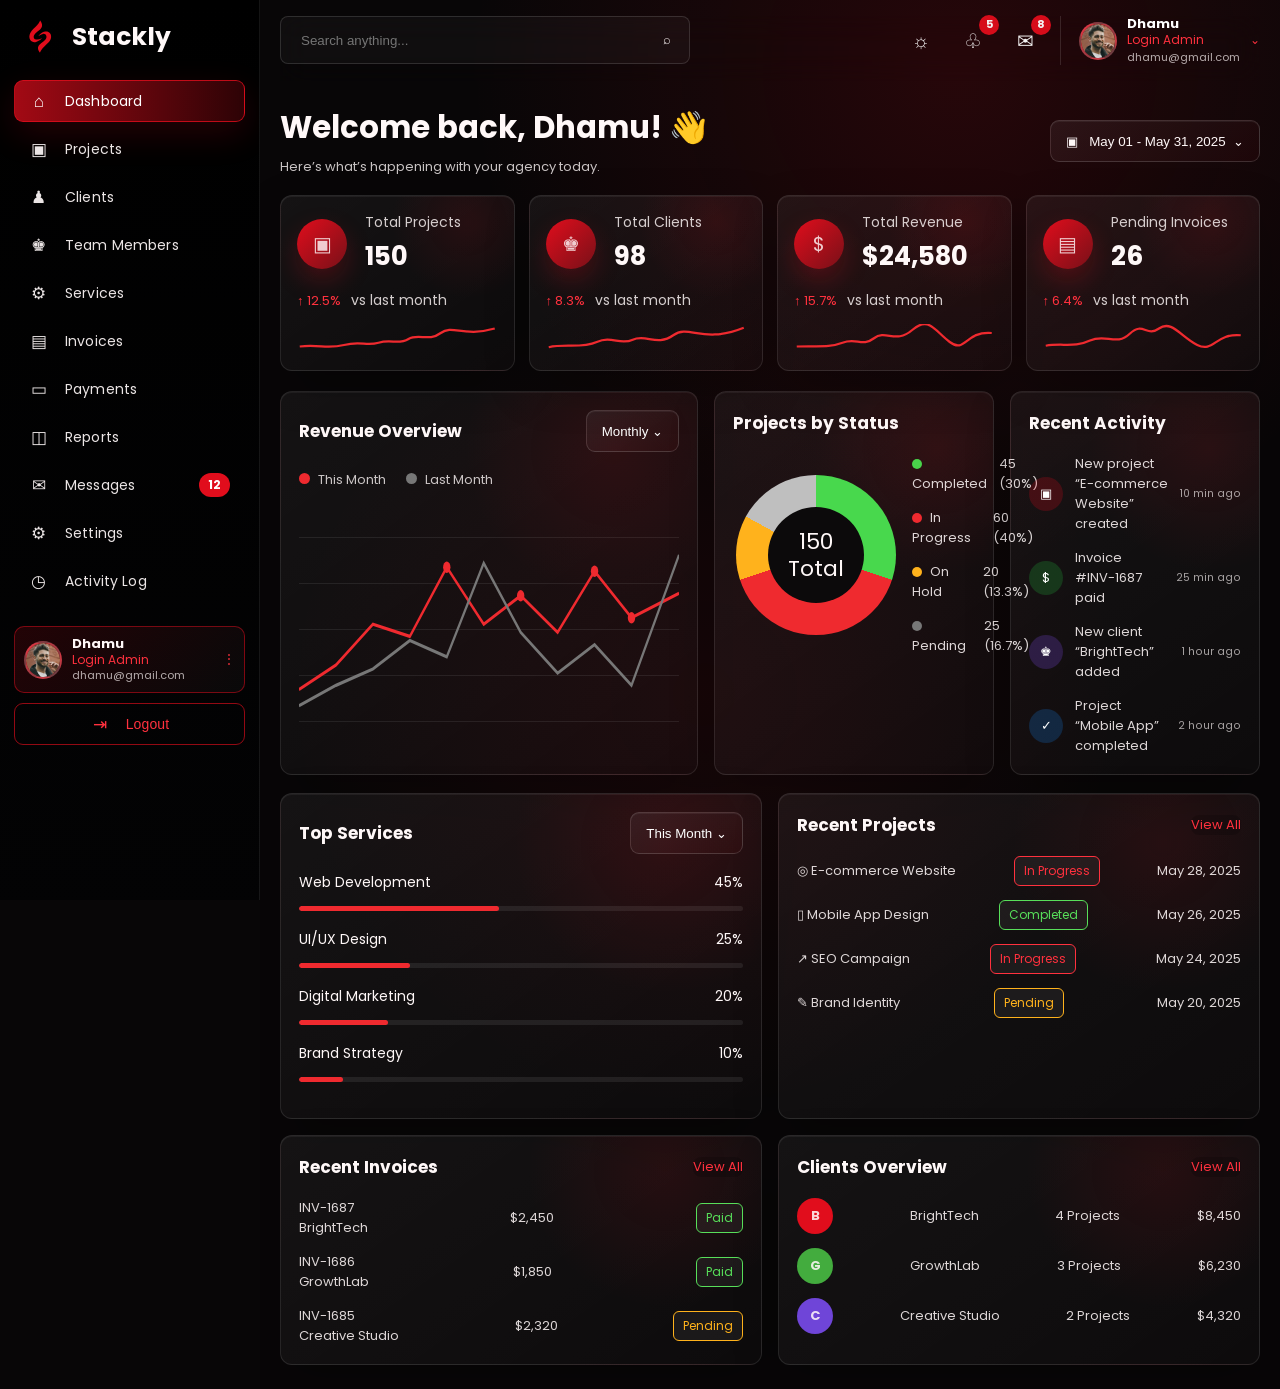
==== admin-dashboard.html @ 59a88a02 "first commit" ====
<!doctype html>
<html lang="en">
<head>
  <meta charset="utf-8"><meta name="viewport" content="width=device-width, initial-scale=1">
  <title>Admin Dashboard - Stackly</title>
  <link rel="preconnect" href="https://fonts.googleapis.com"><link rel="preconnect" href="https://fonts.gstatic.com" crossorigin>
  <link href="https://fonts.googleapis.com/css2?family=Poppins:wght@400;500;600;700&display=swap" rel="stylesheet">
  <link href="css/style.css" rel="stylesheet">
</head>
<body class="admin-dashboard-body">
  <div class="admin-app admin-v2">
    <aside class="admin-sidebar">
      <a class="admin-logo" href="index.html"><img src="assets/stackly-logo.svg" alt="">Stackly</a>
      <nav class="admin-nav" aria-label="Admin navigation">
        <a class="active" href="#dashboard" data-admin-tab="dashboard"><span class="admin-icon">⌂</span>Dashboard</a>
        <a href="#projects" data-admin-tab="projects"><span class="admin-icon">▣</span>Projects</a>
        <a href="#clients" data-admin-tab="clients"><span class="admin-icon">♟</span>Clients</a>
        <a href="#team" data-admin-tab="team"><span class="admin-icon">♚</span>Team Members</a>
        <a href="#services" data-admin-tab="services"><span class="admin-icon">⚙</span>Services</a>
        <a href="#invoices" data-admin-tab="invoices"><span class="admin-icon">▤</span>Invoices</a>
        <a href="#payments" data-admin-tab="payments"><span class="admin-icon">▭</span>Payments</a>
        <a href="#reports" data-admin-tab="reports"><span class="admin-icon">◫</span>Reports</a>
        <a href="#messages" data-admin-tab="messages"><span class="admin-icon">✉</span>Messages <span class="admin-badge">12</span></a>
        <a href="#settings" data-admin-tab="settings"><span class="admin-icon">⚙</span>Settings</a>
        <a href="#activity" data-admin-tab="activity"><span class="admin-icon">◷</span>Activity Log</a>
      </nav>
      <div class="admin-sidebar-bottom">
        <div class="admin-mini-profile">
          <img class="admin-avatar" src="assets/team-david.png" alt="">
          <div><strong>Dhamu</strong><span>Login Admin</span><small>dhamu@gmail.com</small></div>
          <span style="margin-left:auto">⋮</span>
        </div>
        <button class="admin-logout" onclick="location.href='signin.html'"><span class="admin-icon">⇥</span> Logout</button>
      </div>
    </aside>

    <main class="admin-main">
      <div class="dashboard-mobile-head" aria-label="Mobile dashboard header">
        <a class="dashboard-mobile-brand" href="index.html"><img src="assets/stackly-logo.svg" alt=""> <span>Stackly</span></a>
      </div>

      <div class="admin-topbar">
        <label class="admin-search"><input placeholder="Search anything..."><span>⌕</span></label>
        <div class="admin-top-actions">
          <span class="admin-action-icon">☼</span>
          <span class="admin-action-icon">♧<b class="admin-dot">5</b></span>
          <span class="admin-action-icon">✉<b class="admin-dot">8</b></span>
          <div class="admin-profile">
            <img class="admin-avatar" src="assets/team-david.png" alt="">
            <div><strong>Dhamu</strong><span>Login Admin</span><small>dhamu@gmail.com</small></div>
            <span>⌄</span>
          </div>
        </div>
      </div>

      <section class="admin-page active" id="dashboard">
        <div class="admin-title-row">
          <div>
            <h1>Welcome back, Dhamu! 👋</h1>
            <p>Here’s what’s happening with your agency today.</p>
          </div>
          <button class="admin-date">▣ &nbsp; May 01 - May 31, 2025 &nbsp;⌄</button>
        </div>

        <section class="admin-kpis">
          <article class="admin-kpi"><div class="admin-kpi-top"><span class="admin-kpi-icon">▣</span><div><span>Total Projects</span><strong>150</strong></div></div><p class="admin-trend">↑ 12.5% <span>vs last month</span></p><div class="sparkline"><svg viewBox="0 0 260 40"><path d="M0 30 C28 27,36 34,59 28 S88 30,105 25 S132 28,145 20 S172 24,188 12 S218 18,260 6" fill="none" stroke="#ef2a2f" stroke-width="3"/></svg></div></article>
          <article class="admin-kpi"><div class="admin-kpi-top"><span class="admin-kpi-icon">♚</span><div><span>Total Clients</span><strong>98</strong></div></div><p class="admin-trend">↑ 8.3% <span>vs last month</span></p><div class="sparkline"><svg viewBox="0 0 260 40"><path d="M0 31 C22 26,44 33,64 24 S95 29,112 21 S145 30,166 15 S205 27,260 5" fill="none" stroke="#ef2a2f" stroke-width="3"/></svg></div></article>
          <article class="admin-kpi"><div class="admin-kpi-top"><span class="admin-kpi-icon">$</span><div><span>Total Revenue</span><strong>$24,580</strong></div></div><p class="admin-trend">↑ 15.7% <span>vs last month</span></p><div class="sparkline"><svg viewBox="0 0 260 40"><path d="M0 30 C30 29,42 32,61 25 S87 31,103 19 S132 27,154 8 S183 8,204 24 S224 9,260 12" fill="none" stroke="#ef2a2f" stroke-width="3"/></svg></div></article>
          <article class="admin-kpi"><div class="admin-kpi-top"><span class="admin-kpi-icon">▤</span><div><span>Pending Invoices</span><strong>26</strong></div></div><p class="admin-trend">↑ 6.4% <span>vs last month</span></p><div class="sparkline"><svg viewBox="0 0 260 40"><path d="M0 29 C22 25,38 32,59 22 S94 30,112 13 S134 18,151 6 S180 17,202 28 S226 12,260 15" fill="none" stroke="#ef2a2f" stroke-width="3"/></svg></div></article>
        </section>

        <section class="admin-grid">
          <article class="admin-panel">
            <div class="admin-panel-head"><h3>Revenue Overview</h3><button class="admin-select">Monthly ⌄</button></div>
            <div class="legend"><span><i class="red"></i>This Month</span><span><i class="gray"></i>Last Month</span></div>
            <div class="admin-chart">
              <svg viewBox="0 0 720 270" preserveAspectRatio="none">
                <polyline points="0,230 70,200 140,150 210,165 280,80 350,150 420,115 490,160 560,85 630,142 720,112" fill="none" stroke="#ef2a2f" stroke-width="4"/>
                <polyline points="0,250 70,225 140,205 210,170 280,190 350,75 420,160 490,210 560,175 630,225 720,65" fill="none" stroke="#777" stroke-width="4"/>
                <g fill="#ef2a2f"><circle cx="280" cy="80" r="7"/><circle cx="420" cy="115" r="7"/><circle cx="560" cy="85" r="7"/><circle cx="630" cy="142" r="7"/></g>
              </svg>
            </div>
          </article>
          <article class="admin-panel">
            <div class="admin-panel-head"><h3>Projects by Status</h3></div>
            <div class="donut-wrap"><div class="donut"></div><div class="status-list"><div><span><i class="green legend-dot"></i>Completed</span><span>45 (30%)</span></div><div><span><i class="red legend-dot"></i>In Progress</span><span>60 (40%)</span></div><div><span><i class="yellow legend-dot"></i>On Hold</span><span>20 (13.3%)</span></div><div><span><i class="gray legend-dot"></i>Pending</span><span>25 (16.7%)</span></div></div></div>
          </article>
          <article class="admin-panel">
            <div class="admin-panel-head"><h3>Recent Activity</h3></div>
            <div class="activity-list"><div><span class="circle-icon">▣</span><span>New project “E-commerce Website” created</span><small>10 min ago</small></div><div><span class="circle-icon" style="background:rgba(34,180,60,.24)">$</span><span>Invoice #INV-1687 paid</span><small>25 min ago</small></div><div><span class="circle-icon" style="background:rgba(120,70,220,.25)">♚</span><span>New client “BrightTech” added</span><small>1 hour ago</small></div><div><span class="circle-icon" style="background:rgba(20,115,210,.25)">✓</span><span>Project “Mobile App” completed</span><small>2 hour ago</small></div></div>
          </article>
        </section>

        <section class="admin-bottom-grid">
          <article class="admin-panel"><div class="admin-panel-head"><h3>Top Services</h3><button class="admin-select">This Month ⌄</button></div><div class="progress-row"><div><span>Web Development</span><span>45%</span></div><p class="progress-track"><i style="width:45%"></i></p></div><div class="progress-row"><div><span>UI/UX Design</span><span>25%</span></div><p class="progress-track"><i style="width:25%"></i></p></div><div class="progress-row"><div><span>Digital Marketing</span><span>20%</span></div><p class="progress-track"><i style="width:20%"></i></p></div><div class="progress-row"><div><span>Brand Strategy</span><span>10%</span></div><p class="progress-track"><i style="width:10%"></i></p></div></article>
          <article class="admin-panel"><div class="admin-panel-head"><h3>Recent Projects</h3><a class="admin-view" href="#projects" data-admin-tab="projects">View All</a></div><div class="list-table"><div><span>◎ E-commerce Website</span><span class="tag redtag">In Progress</span><span>May 28, 2025</span></div><div><span>▯ Mobile App Design</span><span class="tag greentag">Completed</span><span>May 26, 2025</span></div><div><span>↗ SEO Campaign</span><span class="tag redtag">In Progress</span><span>May 24, 2025</span></div><div><span>✎ Brand Identity</span><span class="tag yellowtag">Pending</span><span>May 20, 2025</span></div></div></article>
          <article class="admin-panel"><div class="admin-panel-head"><h3>Recent Invoices</h3><a class="admin-view" href="#invoices" data-admin-tab="invoices">View All</a></div><div class="list-table"><div><span>INV-1687<br>BrightTech</span><span>$2,450</span><span class="tag greentag">Paid</span></div><div><span>INV-1686<br>GrowthLab</span><span>$1,850</span><span class="tag greentag">Paid</span></div><div><span>INV-1685<br>Creative Studio</span><span>$2,320</span><span class="tag yellowtag">Pending</span></div></div></article>
          <article class="admin-panel"><div class="admin-panel-head"><h3>Clients Overview</h3><a class="admin-view" href="#clients" data-admin-tab="clients">View All</a></div><div class="list-table"><div><span class="client-pill">B</span><span>BrightTech</span><span>4 Projects</span><span>$8,450</span></div><div><span class="client-pill" style="background:#43ac3e">G</span><span>GrowthLab</span><span>3 Projects</span><span>$6,230</span></div><div><span class="client-pill" style="background:#6f45d8">C</span><span>Creative Studio</span><span>2 Projects</span><span>$4,320</span></div></div></article>
        </section>
      </section>

      <section class="admin-page" id="projects">
        <div class="admin-title-row"><div><h1>Projects</h1><p>Track live, delayed, and completed Stackly projects.</p></div><button class="admin-date">+ New Project</button></div>
        <div class="admin-kpis"><article class="admin-kpi"><div class="admin-kpi-top"><span class="admin-kpi-icon">▣</span><div><span>Active Projects</span><strong>60</strong></div></div></article><article class="admin-kpi"><div class="admin-kpi-top"><span class="admin-kpi-icon">✓</span><div><span>Completed</span><strong>45</strong></div></div></article><article class="admin-kpi"><div class="admin-kpi-top"><span class="admin-kpi-icon">!</span><div><span>On Hold</span><strong>20</strong></div></div></article><article class="admin-kpi"><div class="admin-kpi-top"><span class="admin-kpi-icon">⌁</span><div><span>Avg Progress</span><strong>72%</strong></div></div></article></div>
        <div class="admin-data-grid">
          <article class="admin-panel big-table"><div class="admin-panel-head"><h3>Project Pipeline</h3><button class="admin-select">Filter ⌄</button></div><table><tr><th>Project</th><th>Client</th><th>Owner</th><th>Progress</th><th>Status</th><th>Due</th></tr><tr><td>E-commerce Website</td><td>BrightTech</td><td>Sarah</td><td><p class="progress-track"><i style="width:72%"></i></p></td><td><span class="tag redtag">In Progress</span></td><td>May 28</td></tr><tr><td>Mobile App Design</td><td>GrowthLab</td><td>David</td><td><p class="progress-track"><i style="width:100%"></i></p></td><td><span class="tag greentag">Completed</span></td><td>May 26</td></tr><tr><td>SEO Campaign</td><td>Creative Studio</td><td>Maya</td><td><p class="progress-track"><i style="width:54%"></i></p></td><td><span class="tag redtag">In Progress</span></td><td>Jun 04</td></tr><tr><td>Landing Page Redesign</td><td>Pixel Perfect</td><td>Alex</td><td><p class="progress-track"><i style="width:84%"></i></p></td><td><span class="tag yellowtag">Review</span></td><td>Jun 09</td></tr></table></article>
          <article class="admin-panel"><div class="admin-panel-head"><h3>Project Health</h3></div><div class="mini-bars"><span style="height:72%"></span><span style="height:45%"></span><span style="height:84%"></span><span style="height:56%"></span><span style="height:91%"></span><span style="height:63%"></span></div></article>
        </div>
      </section>

      <section class="admin-page" id="clients">
        <div class="admin-title-row"><div><h1>Clients</h1><p>Manage accounts, value, and active relationships.</p></div><button class="admin-date">+ Add Client</button></div>
        <div class="admin-card-row"><article class="client-card"><span class="client-pill">B</span><h3>BrightTech Solutions</h3><p>4 Projects · $8,450</p><span class="tag greentag">Premium</span></article><article class="client-card"><span class="client-pill" style="background:#43ac3e">G</span><h3>GrowthLab Inc.</h3><p>3 Projects · $6,230</p><span class="tag greentag">Active</span></article><article class="client-card"><span class="client-pill" style="background:#6f45d8">C</span><h3>Creative Studio</h3><p>2 Projects · $4,320</p><span class="tag yellowtag">Review</span></article><article class="client-card"><span class="client-pill" style="background:#e7a91d">P</span><h3>Pixel Perfect</h3><p>2 Projects · $3,580</p><span class="tag redtag">Follow-up</span></article></div>
      </section>

      <section class="admin-page" id="team">
        <div class="admin-title-row"><div><h1>Team Members</h1><p>Design, development, marketing, and strategy team workload.</p></div><button class="admin-date">+ Add Member</button></div>
        <div class="admin-team-grid"><article><img src="assets/team-sarah.png"><h3>Sarah Kim</h3><p>UI/UX Designer</p><div class="progress-track"><i style="width:86%"></i></div></article><article><img src="assets/team-david.png"><h3>David Chen</h3><p>Web Developer</p><div class="progress-track"><i style="width:78%"></i></div></article><article><img src="assets/team-maya.png"><h3>Maya Patel</h3><p>SEO Marketing</p><div class="progress-track"><i style="width:69%"></i></div></article><article><img src="assets/team-alex.png"><h3>Alex Rivera</h3><p>Brand Strategy</p><div class="progress-track"><i style="width:74%"></i></div></article></div>
      </section>

      <section class="admin-page" id="services">
        <div class="admin-title-row"><div><h1>Services</h1><p>Monitor service performance and demand.</p></div><button class="admin-date">Export</button></div>
        <div class="admin-service-cards"><article><span>⌘</span><h3>Web Development</h3><strong>45%</strong><p>68 requests this month</p></article><article><span>✦</span><h3>UI/UX Design</h3><strong>25%</strong><p>42 active design tasks</p></article><article><span>↗</span><h3>Digital Marketing</h3><strong>20%</strong><p>31 campaigns live</p></article><article><span>◈</span><h3>Brand Strategy</h3><strong>10%</strong><p>12 strategy sessions</p></article></div>
      </section>

      <section class="admin-page" id="invoices">
        <div class="admin-title-row"><div><h1>Invoices</h1><p>Payment status, pending billing, and overdue items.</p></div><button class="admin-date">+ Invoice</button></div>
        <article class="admin-panel big-table"><table><tr><th>Invoice</th><th>Client</th><th>Amount</th><th>Status</th><th>Date</th></tr><tr><td>INV-1687</td><td>BrightTech</td><td>$2,450</td><td><span class="tag greentag">Paid</span></td><td>May 29</td></tr><tr><td>INV-1686</td><td>GrowthLab</td><td>$1,850</td><td><span class="tag greentag">Paid</span></td><td>May 27</td></tr><tr><td>INV-1685</td><td>Creative Studio</td><td>$2,320</td><td><span class="tag yellowtag">Pending</span></td><td>May 25</td></tr><tr><td>INV-1684</td><td>Pixel Perfect</td><td>$1,280</td><td><span class="tag redtag">Overdue</span></td><td>May 21</td></tr></table></article>
      </section>

      <section class="admin-page" id="payments">
        <div class="admin-title-row"><div><h1>Payments</h1><p>Incoming cashflow and transaction records.</p></div><button class="admin-date">Download CSV</button></div>
        <div class="admin-kpis"><article class="admin-kpi"><div class="admin-kpi-top"><span class="admin-kpi-icon">$</span><div><span>Received</span><strong>$18,900</strong></div></div></article><article class="admin-kpi"><div class="admin-kpi-top"><span class="admin-kpi-icon">⌛</span><div><span>Pending</span><strong>$5,680</strong></div></div></article><article class="admin-kpi"><div class="admin-kpi-top"><span class="admin-kpi-icon">!</span><div><span>Overdue</span><strong>$1,280</strong></div></div></article><article class="admin-kpi"><div class="admin-kpi-top"><span class="admin-kpi-icon">↗</span><div><span>Growth</span><strong>15.7%</strong></div></div></article></div>
        <article class="admin-panel"><div class="admin-chart"><svg viewBox="0 0 720 270" preserveAspectRatio="none"><polyline points="0,230 80,220 160,180 240,130 320,170 400,95 480,120 560,70 640,110 720,55" fill="none" stroke="#ef2a2f" stroke-width="4"/></svg></div></article>
      </section>

      <section class="admin-page" id="reports">
        <div class="admin-title-row"><div><h1>Reports</h1><p>Performance reports and agency intelligence.</p></div><button class="admin-date">Generate Report</button></div>
        <div class="admin-report-grid"><article><h3>Monthly Revenue</h3><strong>$24,580</strong><p>↑ 15.7% increase</p></article><article><h3>Conversion Rate</h3><strong>8.6%</strong><p>Lead to client</p></article><article><h3>Delivery Speed</h3><strong>92%</strong><p>On-time milestones</p></article><article><h3>Client Rating</h3><strong>4.9/5</strong><p>Average satisfaction</p></article></div>
      </section>

      <section class="admin-page" id="messages">
        <div class="admin-title-row"><div><h1>Messages</h1><p>New enquiries, support notes, and internal updates.</p></div><button class="admin-date">Compose</button></div>
        <div class="admin-message-list"><article><span class="client-pill">A</span><div><h3>Alex Johnson</h3><p>Can we review the mobile app screens today?</p></div><small>3 hour ago</small></article><article><span class="client-pill" style="background:#43ac3e">M</span><div><h3>Maya Patel</h3><p>SEO campaign report is ready for approval.</p></div><small>Yesterday</small></article><article><span class="client-pill" style="background:#6f45d8">B</span><div><h3>BrightTech</h3><p>New checkout requirements attached.</p></div><small>2 days ago</small></article></div>
      </section>

      <section class="admin-page" id="settings">
        <div class="admin-title-row">
          <div><h1>Settings</h1><p>Manage account controls, security, notifications, billing, and workspace preferences.</p></div>
          <button class="admin-date">▣ &nbsp; May 01 - May 31, 2025 &nbsp;⌄</button>
        </div>
        <div class="admin-data-grid">
          <article class="admin-panel settings-panel">
            <div class="admin-panel-head"><h3>General Settings</h3><button class="admin-select">Save Changes</button></div>
            <div class="settings-grid">
              <label>Language<select><option>English</option></select></label>
              <label>Timezone<select><option>(GMT-05:00) New York</option></select></label>
              <label>Date Format<select><option>MM/DD/YYYY</option></select></label>
              <label>Currency<select><option>USD - US Dollar</option></select></label>
            </div>
            <div class="theme-switch"><span>Theme</span><button>Light</button><button class="active">Dark</button><button>System</button></div>
          </article>
          <article class="admin-panel">
            <div class="admin-panel-head"><h3>Security</h3></div>
            <div class="activity-list">
              <div><span class="circle-icon">✓</span><span>Two-factor authentication enabled</span><small>Active</small></div>
              <div><span class="circle-icon">⌁</span><span>Password changed recently</span><small>May 26</small></div>
              <div><span class="circle-icon">◉</span><span>Session timeout set to 30 minutes</span><small>Safe</small></div>
            </div>
          </article>
        </div>
      </section>

      <section class="admin-page" id="activity">
        <div class="admin-title-row">
          <div><h1>Activity Log</h1><p>Track every major project, invoice, client, and team update in one place.</p></div>
          <button class="admin-date">▣ &nbsp; May 01 - May 31, 2025 &nbsp;⌄</button>
        </div>
        <div class="admin-panel big-table">
          <div class="admin-panel-head"><h3>Recent Workspace Activity</h3><button class="admin-select">Export Log</button></div>
          <table>
            <thead><tr><th>Activity</th><th>Module</th><th>User</th><th>Status</th><th>Date</th><th>Time</th></tr></thead>
            <tbody>
              <tr><td>Created new e-commerce website project</td><td>Projects</td><td>Dhamu</td><td><span class="tag greentag">Completed</span></td><td>May 31, 2025</td><td>10:30 AM</td></tr>
              <tr><td>Invoice #INV-1687 marked as paid</td><td>Invoices</td><td>Dhamu</td><td><span class="tag greentag">Paid</span></td><td>May 30, 2025</td><td>04:15 PM</td></tr>
              <tr><td>Added Sarah Kim to design team</td><td>Team</td><td>Dhamu</td><td><span class="tag redtag">Updated</span></td><td>May 29, 2025</td><td>01:20 PM</td></tr>
              <tr><td>Generated monthly revenue report</td><td>Reports</td><td>Dhamu</td><td><span class="tag yellowtag">Exported</span></td><td>May 28, 2025</td><td>09:45 AM</td></tr>
              <tr><td>Updated SEO optimization service pricing</td><td>Services</td><td>Dhamu</td><td><span class="tag redtag">Changed</span></td><td>May 27, 2025</td><td>06:10 PM</td></tr>
            </tbody>
          </table>
        </div>
      </section>

    </main>
  </div>

<script>
(function(){
  const tabs = document.querySelectorAll('[data-admin-tab]');
  const pages = document.querySelectorAll('.admin-page');
  function show(id){
    pages.forEach(p => p.classList.toggle('active', p.id === id));
    tabs.forEach(t => t.classList.toggle('active', t.dataset.adminTab === id));
    window.scrollTo({top:0, behavior:'smooth'});
  }
  tabs.forEach(t => t.addEventListener('click', function(e){ e.preventDefault(); show(this.dataset.adminTab); history.replaceState(null,'','#'+this.dataset.adminTab); }));
  const initial = location.hash.replace('#','');
  if(initial && document.getElementById(initial)) show(initial);
})();
</script>

<script>
(function(){
  const app=document.querySelector('.admin-v2');
  if(!app || document.querySelector('.dashboard-mobile-toggle')) return;
  const btn=document.createElement('button');
  btn.className='dashboard-mobile-toggle';
  btn.type='button';
  btn.setAttribute('aria-label','Toggle dashboard menu');
  btn.textContent='☰';
  document.body.appendChild(btn);
  const sync=()=>{ btn.textContent=app.classList.contains('sidebar-open')?'×':'☰'; document.body.style.overflow=app.classList.contains('sidebar-open')?'hidden':''; };
  btn.addEventListener('click',()=>{ app.classList.toggle('sidebar-open'); sync(); });
  app.querySelectorAll('.admin-nav a,.admin-logout').forEach(a=>a.addEventListener('click',()=>{ app.classList.remove('sidebar-open'); sync(); }));
})();
</script>
</body>
</html>
---- css/style.css ----
:root {
  --bg: #111010;
  --bg-2: #1c0d0f;
  --panel: rgba(255, 255, 255, 0.075);
  --panel-strong: rgba(255, 255, 255, 0.11);
  --line: rgba(255, 255, 255, 0.22);
  --line-soft: rgba(255, 255, 255, 0.12);
  --text: #fff8f8;
  --muted: #c7b8b9;
  --dim: #8e7c7e;
  --red: #e10d1c;
  --red-dark: #9b0712;
  --orange: #e10d1c;
  --radius: 8px;
  --container: 1190px;
}

* {
  box-sizing: border-box;
}

html {
  scroll-behavior: smooth;
}

body {
  margin: 0;
  color: var(--text);
  font-family: "Poppins", system-ui, -apple-system, BlinkMacSystemFont, "Segoe UI", sans-serif;
  background:
    radial-gradient(circle at 10% 18%, rgba(142, 12, 20, 0.26), transparent 26rem),
    radial-gradient(circle at 88% 50%, rgba(128, 12, 18, 0.25), transparent 30rem),
    linear-gradient(120deg, #121111 0%, #120e0f 38%, #270d10 100%);
  min-height: 100vh;
}

a {
  color: inherit;
  text-decoration: none;
}

img {
  display: block;
  max-width: 100%;
}

.site-shell {
  overflow: hidden;
}

.container-xl {
  max-width: var(--container);
}

.navbar {
  padding: 38px 0 22px;
  position: relative;
  z-index: 20;
}

.brand {
  align-items: center;
  color: var(--red);
  display: inline-flex;
  font-size: 25px;
  font-weight: 700;
  gap: 10px;
  letter-spacing: 0;
  transition: color 180ms ease, transform 180ms ease;
}

.brand:hover {
  color: #ff2030;
  transform: translateY(-2px);
}

.brand-logo {
  filter: drop-shadow(0 0 14px rgba(225, 13, 28, 0.22));
  height: 44px;
  object-fit: contain;
  transition: transform 280ms ease, filter 280ms ease;
  width: 38px;
}

.brand:hover .brand-logo {
  filter: drop-shadow(0 0 20px rgba(225, 13, 28, 0.55));
  transform: rotate(-8deg) scale(1.08);
}

.nav-menu {
  align-items: center;
  display: flex;
  gap: 42px;
  list-style: none;
  margin: 0;
  padding: 0;
}

.nav-menu a {
  color: #ddd2d3;
  display: inline-block;
  font-size: 14px;
  position: relative;
  transition: color 180ms ease, transform 180ms ease, text-shadow 180ms ease;
}

.nav-menu a:hover,
.nav-menu a.active {
  color: var(--text);
}

.nav-menu a:hover,
.footer a:hover,
.team-person span:hover,
.contact-list li:hover,
.feature-body h3:hover,
.service-card h3:hover,
.value-card h3:hover,
.testimonial-card h3:hover {
  transform: scale(1.06);
  text-shadow: 0 0 18px rgba(225, 13, 28, 0.24);
}

.nav-menu a.active::after {
  background: var(--text);
  bottom: -9px;
  content: "";
  height: 2px;
  left: 0;
  position: absolute;
  width: 100%;
}

.pill-btn {
  align-items: center;
  background: var(--red);
  border: 1px solid var(--red);
  border-radius: 999px;
  color: white;
  display: inline-flex;
  font-weight: 600;
  gap: 12px;
  justify-content: center;
  min-height: 48px;
  padding: 0 30px;
  position: relative;
  overflow: hidden;
  transition: transform 180ms ease, background 180ms ease;
}

.pill-btn::before {
  background: linear-gradient(90deg, transparent, rgba(255, 255, 255, 0.45), transparent);
  content: "";
  height: 100%;
  left: -120%;
  position: absolute;
  top: 0;
  transform: skewX(-22deg);
  transition: left 520ms ease;
  width: 70%;
}

.pill-btn:hover {
  background: #ff1224;
  color: white;
  transform: translateY(-2px);
}

.pill-btn:hover::before {
  left: 135%;
}

.ghost-btn {
  background: rgba(255, 255, 255, 0.02);
  border: 1px solid var(--line-soft);
  border-radius: 999px;
  color: var(--text);
  display: inline-flex;
  font-size: 13px;
  justify-content: center;
  min-height: 44px;
  min-width: 120px;
  padding: 12px 22px;
}

.menu-toggle {
  background: transparent;
  border: 1px solid var(--line);
  border-radius: 999px;
  color: var(--text);
  display: none;
  height: 42px;
  width: 42px;
}

.menu-toggle span {
  background: currentColor;
  display: block;
  height: 2px;
  margin: 5px auto;
  width: 18px;
}

.section {
  padding: 92px 0;
  position: relative;
}

.section::after {
  background: linear-gradient(90deg, transparent, rgba(225, 13, 28, 0.5), transparent);
  bottom: 0;
  content: "";
  height: 1px;
  left: 50%;
  opacity: 0.55;
  position: absolute;
  transform: translateX(-50%);
  transition: opacity 180ms ease, box-shadow 180ms ease;
  width: min(1180px, calc(100% - 48px));
}

.section:hover::after {
  box-shadow: 0 0 18px rgba(225, 13, 28, 0.45);
  opacity: 1;
}

.section-tight {
  padding: 58px 0;
}

.section-title {
  font-size: clamp(34px, 5vw, 54px);
  font-weight: 500;
  letter-spacing: 0;
  line-height: 1.05;
  margin: 0 0 22px;
  transition: transform 220ms ease, text-shadow 220ms ease;
}

.section-title.sm {
  font-size: clamp(30px, 4vw, 46px);
}

.section-title:hover,
.hero-title:hover,
.inner-hero h1:hover,
.role-stack span:hover,
.role-stack strong:hover,
.project-label:hover {
  transform: scale(1.035);
  text-shadow: 0 0 24px rgba(225, 13, 28, 0.22);
}

.section-kicker {
  color: var(--muted);
  font-size: 14px;
  line-height: 1.8;
  max-width: 560px;
}

.red {
  color: var(--red);
}

.accent-dots {
  display: inline-grid;
  grid-template-columns: repeat(3, 7px);
  gap: 4px;
  height: 28px;
  margin-left: 6px;
  vertical-align: middle;
  width: 28px;
}

.accent-dots i {
  animation: dotPulse 1.8s ease-in-out infinite;
  background: var(--red);
  border-radius: 50%;
  display: block;
  height: 7px;
  width: 7px;
}

.accent-dots i:nth-child(2n) {
  animation-delay: 140ms;
}

.accent-dots i:nth-child(3n) {
  animation-delay: 280ms;
}

.hero {
  min-height: 585px;
  padding: 55px 0 92px;
  position: relative;
}

.hero .container-xl {
  position: relative;
}

.watermark {
  color: transparent;
  font-size: clamp(86px, 20vw, 255px);
  font-weight: 600;
  left: 0;
  line-height: 0.85;
  opacity: 0.33;
  pointer-events: none;
  position: absolute;
  right: 0;
  text-align: center;
  text-transform: capitalize;
  top: 20px;
  -webkit-text-stroke: 1px rgba(255, 255, 255, 0.22);
}

.hero-title {
  font-size: clamp(48px, 7vw, 78px);
  font-weight: 500;
  letter-spacing: 0;
  line-height: 1.03;
  max-width: 660px;
  position: relative;
  z-index: 3;
}

.mark-word {
  color: var(--red);
  display: inline-block;
  outline: 1px solid var(--red);
  outline-offset: 6px;
}

.hero-copy {
  color: var(--muted);
  font-size: 14px;
  line-height: 1.75;
  margin: 28px 0 34px;
  max-width: 520px;
  position: relative;
  z-index: 3;
}

.hero-actions {
  align-items: center;
  display: flex;
  flex-wrap: wrap;
  gap: 24px;
  position: relative;
  z-index: 4;
}

.text-link {
  color: var(--text);
  font-size: 14px;
}

.hero-character {
  animation: floatCharacter 4.8s ease-in-out infinite;
  max-height: 610px;
  object-fit: contain;
  position: absolute;
  right: 55px;
  top: -10px;
  width: min(34vw, 410px);
  z-index: 2;
}

.stats-row {
  align-items: center;
  display: grid;
  gap: 36px;
  grid-template-columns: auto repeat(4, 1fr) auto;
  margin-top: 76px;
}

.stat {
  align-items: center;
  display: flex;
  gap: 14px;
}

.stat strong {
  font-size: clamp(34px, 4vw, 54px);
  font-weight: 500;
  letter-spacing: 0;
  min-width: 95px;
  transition: color 180ms ease, text-shadow 180ms ease;
}

.stat:hover strong {
  color: var(--orange);
  text-shadow: 0 0 22px rgba(225, 13, 28, 0.35);
}

.stat span {
  color: var(--muted);
  font-size: 13px;
  line-height: 1.35;
}

.projects-grid {
  display: grid;
  gap: 34px;
  grid-template-columns: repeat(2, minmax(0, 1fr));
}

.project-card {
  border-radius: var(--radius);
  overflow: hidden;
  position: relative;
  opacity: 0;
  transform: translateX(-56px);
  transition: opacity 620ms ease, transform 620ms ease, border-color 220ms ease, box-shadow 220ms ease;
}

.project-card.slide-in {
  opacity: 1;
  transform: translateX(0);
}

.projects-grid .project-card:nth-child(even) {
  transform: translateX(56px);
}

.projects-grid .project-card:nth-child(even).slide-in {
  transform: translateX(0);
}

.project-card img {
  aspect-ratio: 2 / 1;
  height: 100%;
  object-fit: cover;
  transition: transform 280ms ease;
  width: 100%;
}

.project-card:hover img {
  transform: scale(1.035);
}

.project-card,
.feature-card,
.service-card,
.value-card,
.testimonial-card,
.system-card {
  transition-property: border-color, box-shadow, transform, opacity;
  transition-duration: 220ms;
  transition-timing-function: ease;
}

.project-card {
  transition-duration: 620ms, 220ms, 620ms, 620ms;
}

.project-card:hover,
.feature-card:hover,
.service-card:hover,
.value-card:hover,
.testimonial-card:hover,
.system-card:hover {
  border-color: rgba(225, 13, 28, 0.55);
  box-shadow: 0 18px 50px rgba(225, 13, 28, 0.13);
  transform: translateY(-6px);
}

.project-card::after {
  background: linear-gradient(180deg, transparent 40%, rgba(0, 0, 0, 0.58));
  content: "";
  inset: 0;
  position: absolute;
}

.project-label {
  bottom: 22px;
  left: 22px;
  position: absolute;
  z-index: 2;
}

.project-label strong {
  display: block;
  font-size: 18px;
  font-weight: 500;
}

.project-label span {
  color: #ded2d4;
  font-size: 12px;
}

.feature-grid {
  display: grid;
  gap: 30px;
  grid-template-columns: repeat(3, minmax(0, 1fr));
}

.feature-card,
.service-card,
.value-card,
.system-card,
.testimonial-card,
.form-panel {
  background: var(--panel);
  border: 1px solid var(--line-soft);
  border-radius: var(--radius);
}

.feature-card {
  overflow: hidden;
}

.feature-card img {
  aspect-ratio: 1.1 / 0.85;
  object-fit: cover;
  width: 100%;
}

.feature-body {
  padding: 22px;
  transition: background 260ms ease, transform 260ms ease;
}

.feature-card:hover {
  border-color: rgba(225, 13, 28, 0.72);
  box-shadow: 0 22px 58px rgba(225, 13, 28, 0.18);
  transform: translateY(-6px);
}

.feature-card:hover .feature-body {
  background: linear-gradient(135deg, rgba(225, 13, 28, 0.18), rgba(225, 13, 28, 0.04));
}

.feature-card:hover .circle-arrow {
  background: var(--orange);
  border-color: var(--orange);
  color: #120e0f;
}

.feature-body h3,
.service-card h3,
.value-card h3,
.system-card h3 {
  font-size: 17px;
  font-weight: 600;
  margin: 0 0 12px;
}

.feature-body p,
.service-card p,
.value-card p,
.system-card p {
  color: var(--muted);
  font-size: 13px;
  line-height: 1.7;
  margin: 0;
}

.circle-arrow {
  align-items: center;
  border: 1px solid var(--line);
  border-radius: 50%;
  color: var(--text);
  display: inline-flex;
  height: 35px;
  justify-content: center;
  margin-top: 22px;
  width: 35px;
}

.circle-arrow.active {
  background: var(--red);
  border-color: var(--red);
}

.circle-arrow:hover,
.circle-arrow:active {
  background: var(--orange);
  border-color: var(--orange);
  color: #120e0f;
}

.circle-arrow,
.ghost-btn,
.google-btn,
.socials a {
  transition: background 180ms ease, border-color 180ms ease, color 180ms ease, transform 180ms ease;
}

.service-grid,
.value-grid {
  display: grid;
  gap: 120px;
  grid-template-columns: repeat(3, minmax(0, 1fr));
}

.service-card,
.value-card {
  min-height: 330px;
  padding: 34px 30px;
}

.service-card.featured {
  background:
    radial-gradient(circle at 100% 100%, var(--red) 0 34%, transparent 35%),
    rgba(255, 255, 255, 0.08);
}

.icon-pill {
  align-items: center;
  background: rgba(255, 255, 255, 0.12);
  border-radius: 12px;
  display: inline-flex;
  height: 54px;
  justify-content: center;
  margin-bottom: 34px;
  width: 54px;
}

.icon-pill.hot {
  background: var(--red);
}

.journey {
  display: grid;
  gap: 34px 28px;
  grid-template-columns: repeat(12, minmax(0, 1fr));
  grid-template-rows: repeat(2, minmax(118px, auto));
  margin-top: 48px;
  min-height: 320px;
  position: relative;
}

.journey::before {
  border: 1px dashed rgba(225, 13, 28, 0.55);
  border-bottom-color: transparent;
  border-left-color: transparent;
  border-radius: 55% 45% 50% 44%;
  content: "";
  height: 150px;
  left: 5%;
  position: absolute;
  right: 28%;
  top: -4px;
  transform: rotate(6deg);
}

.journey::after {
  border: 1px dashed rgba(225, 13, 28, 0.55);
  border-right-color: transparent;
  border-top-color: transparent;
  border-radius: 48% 52% 46% 54%;
  content: "";
  height: 170px;
  left: 26%;
  position: absolute;
  right: 7%;
  top: 134px;
  transform: rotate(-4deg);
}

.journey-step {
  align-items: start;
  display: grid;
  grid-template-columns: 58px 1fr;
  max-width: 470px;
  position: relative;
  z-index: 2;
}

.journey-step:nth-child(1) {
  grid-column: 1 / span 4;
  grid-row: 1;
}

.journey-step:nth-child(2) {
  grid-column: 7 / span 4;
  grid-row: 1;
  align-self: center;
}

.journey-step:nth-child(3) {
  grid-column: 4 / span 4;
  grid-row: 2;
  align-self: start;
  margin-left: 0;
}

.journey-step:nth-child(4) {
  grid-column: 10 / span 3;
  grid-row: 2;
  align-self: start;
  justify-self: end;
}

.journey-step b {
  align-items: center;
  border: 1px solid var(--red);
  color: var(--red);
  display: inline-flex;
  font-size: 24px;
  font-weight: 500;
  height: 50px;
  justify-content: center;
  margin-right: 0;
  transition: background 180ms ease, color 180ms ease, transform 180ms ease;
  width: 50px;
}

.journey-step:hover b {
  background: var(--red);
  color: #fff;
  transform: scale(1.04);
}

.journey-step h3 {
  align-self: end;
  display: block;
  font-size: 17px;
  font-weight: 500;
  margin: 0;
}

.journey-step p {
  grid-column: 2;
  color: var(--muted);
  font-size: 13px;
  line-height: 1.6;
  margin: 8px 0 0;
}

.achievement-grid {
  align-items: center;
  display: grid;
  gap: 70px;
  grid-template-columns: 1fr 1fr;
}

.big-numbers {
  color: var(--red-dark);
  font-size: clamp(92px, 13vw, 160px);
  font-weight: 700;
  line-height: 0.95;
}

.award-list {
  counter-reset: award;
  list-style: none;
  margin: 0;
  padding: 0;
}

.award-list li {
  border-left: 1px dashed var(--line);
  color: #eadedf;
  counter-increment: award;
  font-size: 18px;
  margin: 0;
  padding: 14px 0 14px 72px;
  position: relative;
  transition: color 180ms ease, transform 180ms ease;
}

.award-list li:hover {
  color: var(--red);
  transform: translateX(6px);
}

.award-list li::before {
  align-items: center;
  border: 1px solid rgba(255, 255, 255, 0.42);
  color: #fff;
  content: counter(award);
  display: inline-flex;
  height: 42px;
  justify-content: center;
  left: 0;
  position: absolute;
  top: 7px;
  transition: border-color 180ms ease, color 180ms ease, transform 180ms ease;
  width: 42px;
}

.award-list li:hover::before {
  border-color: var(--red);
  color: var(--red);
  transform: scale(1.06);
}

.team-layout {
  align-items: center;
  display: grid;
  gap: 72px;
  grid-template-columns: 330px 1fr;
}

.team-list {
  display: block;
  max-height: 345px;
  overflow: hidden;
  padding-right: 10px;
}

.team-list-inner {
  display: grid;
  gap: 24px;
}

.team-list.scroll-loop .team-list-inner {
  animation: none !important;
  transform: translateY(0) !important;
}

.team-person {
  align-items: center;
  border-bottom: 1px solid rgba(225, 13, 28, 0.35);
  display: flex;
  gap: 16px;
  padding-bottom: 12px;
}

.team-person span,
.contact-list li,
.feature-body h3,
.service-card h3,
.value-card h3,
.testimonial-card h3,
.footer a {
  display: inline-block;
  transition: transform 180ms ease, text-shadow 180ms ease, color 180ms ease;
}

.team-person img {
  border-radius: 50%;
  height: 62px;
  object-fit: cover;
  width: 62px;
}

.role-stack {
  font-size: clamp(44px, 7vw, 86px);
  font-weight: 500;
  line-height: 1.35;
}

.role-stack span {
  color: transparent;
  display: block;
  cursor: default;
  transition: color 180ms ease, text-shadow 180ms ease, -webkit-text-stroke-color 180ms ease;
  -webkit-text-stroke: 1px rgba(255, 255, 255, 0.12);
}

.role-stack strong {
  color: transparent;
  display: block;
  font-weight: 500;
  transition: color 180ms ease, text-shadow 180ms ease, -webkit-text-stroke-color 180ms ease;
  -webkit-text-stroke: 1px rgba(255, 255, 255, 0.12);
}

.role-stack span:hover {
  color: var(--text);
  -webkit-text-stroke-color: transparent;
  text-shadow: 0 0 24px rgba(255, 255, 255, 0.16);
}

.role-stack strong:hover {
  color: var(--text);
  -webkit-text-stroke-color: transparent;
  text-shadow: 0 0 24px rgba(255, 255, 255, 0.16);
}

.avatar-strip {
  display: flex;
  justify-content: center;
  margin: 36px 0;
  width: auto;
}

.avatar-strip img {
  border: 2px solid #2a1618;
  border-radius: 50%;
  cursor: pointer;
  height: 46px;
  margin-left: -8px;
  object-fit: cover;
  opacity: 0.72;
  transition: border-color 180ms ease, height 180ms ease, opacity 180ms ease, transform 180ms ease, width 180ms ease;
  width: 46px;
}

.avatar-strip img.active {
  border-color: var(--red);
  height: 62px;
  margin-top: -8px;
  opacity: 1;
  transform: scale(1.05);
  width: 62px;
}

.testimonial-track {
  display: grid;
  gap: 24px;
  grid-template-columns: repeat(3, minmax(0, 1fr));
  overflow: visible;
  padding: 8px 2px 16px;
}

.testimonial-card {
  min-height: 210px;
  opacity: 0.48;
  padding: 28px;
  transform: scale(0.88);
  transition: opacity 360ms ease, transform 360ms ease, border-color 360ms ease, box-shadow 360ms ease;
}

.testimonial-card.position-left {
  order: 1;
}

.testimonial-card.active {
  order: 2;
  border-color: var(--red);
  box-shadow: 0 20px 55px rgba(225, 13, 28, 0.15);
  opacity: 1;
  transform: scale(1);
  animation: reviewCoverIn 420ms ease both;
}

.testimonial-card.position-right {
  order: 3;
}

.testimonial-card h3 {
  font-size: 24px;
  margin: 0 0 8px;
}

.stars {
  color: #ffb423;
  letter-spacing: 2px;
  margin: 10px 0 20px;
}

.slider-controls {
  display: flex;
  gap: 12px;
  justify-content: center;
  margin-top: 34px;
}

.slider-controls button {
  background: transparent;
  border: 1px solid var(--line);
  border-radius: 999px;
  color: var(--text);
  height: 38px;
  transition: background 180ms ease, border-color 180ms ease, color 180ms ease, transform 180ms ease;
  width: 58px;
}

.slider-controls button.next {
  background: transparent;
  border-color: var(--line);
}

.slider-controls button:hover,
.slider-controls button:active,
.slider-controls button.active {
  background: var(--orange);
  border-color: var(--orange);
  color: #120e0f;
  transform: translateY(-2px);
}

.cta-box {
  align-items: center;
  background: var(--panel);
  border: 1px solid var(--line);
  border-radius: var(--radius);
  display: grid;
  grid-template-columns: minmax(0, 1fr) 360px;
  min-height: 355px;
  overflow: visible;
  padding: 50px;
  position: relative;
}

.cta-box h2 {
  font-size: clamp(44px, 6vw, 70px);
  font-weight: 500;
  line-height: 1;
}

.cta-box p {
  color: var(--muted);
  font-size: 13px;
  line-height: 1.7;
  max-width: 520px;
}

.email-form {
  align-items: center;
  border: 1px solid var(--line);
  border-radius: 999px;
  display: flex;
  max-width: 430px;
  overflow: hidden;
}

.email-form input {
  background: transparent;
  border: 0;
  color: var(--text);
  flex: 1;
  min-height: 45px;
  min-width: 0;
  outline: 0;
  padding: 0 20px;
}

.email-form button {
  background: white;
  border: 1px solid white;
  border-radius: 999px;
  color: #120e0f;
  height: 39px;
  margin-right: 3px;
  min-width: 70px;
  transition: background 180ms ease, border-color 180ms ease, color 180ms ease, transform 180ms ease;
}

.email-form button:hover,
.email-form button:active {
  background: var(--orange);
  border-color: var(--orange);
  color: #120e0f;
  transform: translateX(2px);
}

.cta-character {
  animation: floatCharacter 5.4s ease-in-out infinite;
  align-self: end;
  margin-top: -160px;
  width: 320px;
}

.footer {
  border-bottom: 1px dashed rgba(255, 255, 255, 0.38);
  border-top: 1px dashed rgba(255, 255, 255, 0.38);
  padding: 58px 0;
}

.footer .row {
  align-items: start;
  row-gap: 36px;
}

.footer p,
.footer li,
.footer a {
  color: var(--muted);
  font-size: 14px;
}

.footer h3 {
  font-size: 27px;
  font-weight: 500;
  margin-bottom: 28px;
}

.footer ul {
  display: grid;
  gap: 22px;
  list-style: none;
  margin: 0;
  padding: 0;
}

.footer-extra {
  border-top: 1px solid var(--line-soft);
  display: grid;
  gap: 24px;
  grid-template-columns: repeat(3, minmax(0, 1fr));
  margin-top: 42px;
  padding-top: 32px;
  width: 100%;
}

.footer-extra > div {
  border-left: 1px solid var(--line-soft);
  min-height: 112px;
  padding-left: 22px;
}

.footer-extra h4 {
  font-size: 17px;
  font-weight: 600;
  margin: 0 0 12px;
}

.footer-extra p {
  margin: 0;
}

.socials {
  border: 1px solid var(--line);
  border-radius: 999px;
  display: inline-flex;
  gap: 18px;
  margin-top: 24px;
  padding: 8px 16px;
}

.socials a {
  align-items: center;
  border-radius: 50%;
  color: #e7dddf;
  display: inline-flex;
  height: 26px;
  justify-content: center;
  width: 26px;
}

.socials a:hover {
  background: var(--red);
  color: white;
  transform: translateY(-3px) rotate(-6deg);
}

.socials svg {
  fill: currentColor;
  height: 17px;
  width: 17px;
}

.copyright {
  color: var(--muted);
  display: flex;
  font-size: 13px;
  justify-content: space-between;
  padding: 34px 0 58px;
}

.inner-hero {
  min-height: 410px;
  padding: 72px 0 110px;
  position: relative;
  text-align: center;
}

.inner-hero h1 {
  font-size: clamp(48px, 7vw, 78px);
  font-weight: 500;
  line-height: 1.08;
  margin: 90px auto 0;
  max-width: 820px;
  position: relative;
  z-index: 2;
}

.project-hero {
  min-height: 520px;
  padding: 86px 0 70px;
}

.project-hero h1 {
  font-size: clamp(46px, 6vw, 76px);
  font-weight: 500;
  line-height: 1.05;
  max-width: 620px;
}

.project-meta {
  color: var(--muted);
  margin-top: 24px;
}

.overview-stats {
  display: grid;
  gap: 20px;
  grid-template-columns: repeat(4, 1fr);
  margin-top: 42px;
}

.overview-stats div {
  border-right: 1px solid var(--line-soft);
  padding-right: 20px;
}

.overview-stats strong {
  display: block;
  font-size: 42px;
  font-weight: 500;
}

.system-grid {
  display: grid;
  gap: 28px;
  grid-template-columns: 1.1fr 1.1fr 1fr;
}

.system-card {
  padding: 28px;
}

.font-demo h4 {
  font-size: 34px;
  font-weight: 700;
}

.swatches {
  display: flex;
  gap: 20px;
}

.swatches span {
  border-radius: 50%;
  display: block;
  height: 52px;
  width: 52px;
}

.contact-layout {
  align-items: start;
  display: grid;
  gap: 90px;
  grid-template-columns: 1fr 1fr;
}

.contact-map-grid {
  display: grid;
  gap: 34px;
  grid-template-columns: 0.8fr 1.2fr;
}

.contact-detail-card,
.map-card {
  background: var(--panel);
  border: 1px solid var(--line-soft);
  border-radius: var(--radius);
  overflow: hidden;
}

.contact-detail-card {
  padding: 30px;
}

.contact-detail-card h3 {
  font-size: 24px;
  margin-bottom: 18px;
}

.contact-detail-card ul {
  color: var(--muted);
  display: grid;
  gap: 16px;
  list-style: none;
  margin: 0;
  padding: 0;
}

.map-card iframe {
  border: 0;
  display: block;
  min-height: 360px;
  width: 100%;
}

.contact-list {
  color: var(--text);
  display: grid;
  gap: 28px;
  list-style: disc;
  margin: 40px 0 0 24px;
  padding: 0;
}

.contact-form {
  display: grid;
  gap: 28px;
}

.contact-form input,
.contact-form textarea,
.auth-card input {
  background: transparent;
  border: 1px solid var(--line);
  border-radius: 999px;
  color: var(--text);
  min-height: 66px;
  outline: 0;
  padding: 0 28px;
  width: 100%;
}

.contact-form textarea {
  border-radius: 24px;
  min-height: 165px;
  padding-top: 22px;
  resize: vertical;
}

.contact-form .pill-btn {
  justify-self: center;
  min-width: 270px;
}

.auth-page {
  min-height: 100vh;
  padding-bottom: 80px;
}

.auth-card {
  background: var(--panel);
  border: 1px solid var(--line-soft);
  border-radius: var(--radius);
  max-width: 520px;
  padding: 44px;
}

.auth-layout {
  align-items: center;
  display: grid;
  gap: 80px;
  grid-template-columns: minmax(260px, 0.72fr) minmax(360px, 1fr);
  margin-top: 75px;
}

.auth-character {
  justify-self: center;
  max-height: 690px;
  object-fit: contain;
}

.auth-layout .auth-card {
  margin: 0;
  max-width: none;
}

.auth-card h1 {
  font-size: 48px;
  font-weight: 500;
  margin: 0 0 14px;
}

.auth-card p {
  color: var(--muted);
  margin-bottom: 32px;
}

.auth-card form {
  display: grid;
  gap: 20px;
}

.auth-card .pill-btn {
  width: 100%;
}

.auth-switch {
  color: var(--muted);
  margin-top: 22px;
  text-align: center;
}

.google-btn {
  align-items: center;
  background: transparent;
  border: 1px solid var(--line);
  border-radius: 999px;
  color: var(--text);
  display: flex;
  font-size: 17px;
  gap: 14px;
  justify-content: center;
  min-height: 58px;
}

.google-btn b {
  color: #4285f4;
  font-size: 30px;
}

.not-found {
  align-items: center;
  display: grid;
  min-height: 680px;
  text-align: center;
}

.not-found-actions {
  display: flex;
  flex-wrap: wrap;
  gap: 14px;
  justify-content: center;
  margin-top: 28px;
}

.not-found h1 {
  color: transparent;
  font-size: clamp(140px, 24vw, 300px);
  font-weight: 700;
  line-height: 0.9;
  margin: 0;
  -webkit-text-stroke: 2px var(--red);
}

.not-found h2 {
  font-size: clamp(36px, 5vw, 64px);
  font-weight: 500;
}

.reveal {
  opacity: 0;
  transform: translateY(34px) scale(0.94);
  transition: opacity 800ms ease, transform 800ms cubic-bezier(.2,.8,.2,1);
  will-change: transform, opacity;
}

.reveal.show {
  opacity: 1;
  transform: translateY(0) scale(1);
}

.reveal.zoom-out {
  opacity: 0.7;
  transform: translateY(-20px) scale(0.96);
}

.toast-message {
  background: rgba(225, 13, 28, 0.95);
  border: 1px solid rgba(255, 255, 255, 0.2);
  border-radius: 999px;
  bottom: 28px;
  box-shadow: 0 20px 50px rgba(0, 0, 0, 0.36);
  color: white;
  left: 50%;
  padding: 13px 22px;
  position: fixed;
  transform: translate(-50%, 80px);
  transition: transform 240ms ease, opacity 240ms ease;
  opacity: 0;
  z-index: 100;
}

.toast-message.show {
  opacity: 1;
  transform: translate(-50%, 0);
}

@keyframes floatCharacter {
  0%, 100% {
    transform: translateY(0);
  }
  50% {
    transform: translateY(-18px);
  }
}

@keyframes dotPulse {
  0%, 100% {
    opacity: 1;
    transform: scale(1);
  }
  50% {
    opacity: 0.42;
    transform: scale(0.72);
  }
}

@keyframes teamScrollDown {
  0% {
    transform: translateY(-50%);
  }
  100% {
    transform: translateY(0);
  }
}

@keyframes avatarScroll {
  0% {
    transform: translateX(0);
  }
  100% {
    transform: translateX(-50%);
  }
}

@keyframes reviewCoverIn {
  0% {
    opacity: 0;
    transform: translateX(54px) scale(0.96);
  }
  100% {
    opacity: 1;
    transform: translateX(0) scale(1);
  }
}

@media (prefers-reduced-motion: reduce) {
  *,
  *::before,
  *::after {
    animation-duration: 1ms !important;
    scroll-behavior: auto !important;
    transition-duration: 1ms !important;
  }
}

@media (max-width: 991px) {
  .menu-toggle {
    display: inline-block;
  }

  .nav-menu {
    background: rgba(17, 16, 16, 0.96);
    border: 1px solid var(--line-soft);
    border-radius: var(--radius);
    display: none;
    flex-direction: column;
    gap: 22px;
    left: 12px;
    padding: 26px;
    position: absolute;
    right: 12px;
    top: 92px;
  }

  .nav-menu.open {
    display: flex;
  }

  .navbar .pill-btn {
    display: none;
  }

  .hero-character {
    opacity: 0.62;
    right: -30px;
    top: 40px;
    width: 42vw;
  }

  .stats-row,
  .feature-grid,
  .service-grid,
  .value-grid,
  .achievement-grid,
  .team-layout,
  .cta-box,
  .system-grid,
  .contact-layout,
  .contact-map-grid,
  .auth-layout {
    grid-template-columns: 1fr;
  }

  .stats-row {
    grid-template-columns: repeat(2, 1fr);
  }

  .stats-row .accent-dots {
    display: none;
  }

  .service-grid,
  .value-grid {
    gap: 24px;
  }

  .journey {
    grid-template-columns: repeat(2, 1fr);
    grid-template-rows: none;
    min-height: 0;
  }

  .journey::before,
  .journey::after {
    display: none;
  }

  .journey-step,
  .journey-step:nth-child(1),
  .journey-step:nth-child(2),
  .journey-step:nth-child(3),
  .journey-step:nth-child(4) {
    grid-column: auto;
    grid-row: auto;
    justify-self: stretch;
    margin-left: 0;
  }

  .cta-character {
    margin: 20px auto -30px;
  }

  .auth-character {
    max-height: 420px;
  }
}

@media (max-width: 767px) {
  .section {
    padding: 62px 0;
  }

  .hero {
    padding-top: 36px;
  }

  .hero-character {
    margin: 20px auto 0;
    opacity: 1;
    position: relative;
    right: auto;
    top: auto;
    width: min(75vw, 320px);
  }

  .projects-grid,
  .journey,
  .overview-stats {
    grid-template-columns: 1fr;
  }

  .stats-row {
    gap: 24px;
    grid-template-columns: 1fr;
  }

  .feature-grid {
    grid-template-columns: 1fr;
  }

  .testimonial-track {
    grid-template-columns: 1fr;
  }

  .cta-box {
    padding: 30px;
  }

  .copyright {
    flex-direction: column;
    gap: 16px;
  }

  .inner-hero {
    padding-bottom: 60px;
  }

  .contact-layout {
    gap: 46px;
  }

  .footer-extra {
    grid-template-columns: 1fr;
  }
}

/* Client requested animation and layout refinements */
.hero-character {
  animation-duration: 10.5s;
  animation-timing-function: ease-in-out;
}

@keyframes floatCharacter {
  0%, 100% { transform: translate3d(0, 0, 0) rotate(0deg); }
  50% { transform: translate3d(0, -12px, 0) rotate(0.8deg); }
}

.projects-grid .project-card:nth-child(odd) {
  transform: translateX(-110px);
}
.projects-grid .project-card:nth-child(even) {
  transform: translateX(110px);
}
.projects-grid .project-card.slide-in {
  transform: translateX(0);
}

.team-list {
  max-height: 430px;
  padding-left: 12px;
}
.team-list.scroll-loop .team-list-inner {
  animation: teamScrollDown 115s linear infinite;
}
.team-list-inner .team-person:nth-child(3n+1) { margin-left: 0; }
.team-list-inner .team-person:nth-child(3n+2) { margin-left: 38px; }
.team-list-inner .team-person:nth-child(3n) { margin-left: 76px; }

.journey {
  align-items: center;
  min-height: 390px;
}
.journey::before,
.journey::after {
  animation: journeyOrbit 18s linear infinite;
  border-radius: 50%;
}
.journey::before {
  background:
    radial-gradient(circle at 50% 50%, rgba(225, 13, 28, 0.16), transparent 38%),
    repeating-linear-gradient(90deg, transparent 0 24px, rgba(255,255,255,0.08) 25px 26px),
    repeating-linear-gradient(0deg, transparent 0 24px, rgba(255,255,255,0.08) 25px 26px);
  border: 1px solid rgba(225, 13, 28, 0.65);
  box-shadow: inset 0 0 45px rgba(225,13,28,.18), 0 0 42px rgba(225,13,28,.18);
  height: 230px;
  left: 50%;
  right: auto;
  top: 50%;
  transform: translate(-50%, -50%);
  width: 230px;
}
.journey::after {
  border: 1px dashed rgba(255,255,255,0.32);
  height: 286px;
  left: 50%;
  right: auto;
  top: 50%;
  transform: translate(-50%, -50%) rotate(18deg);
  width: 286px;
}
.journey-step {
  animation: journeyStepFloat 9s ease-in-out infinite;
}
.journey-step:nth-child(2) { animation-delay: 1.2s; }
.journey-step:nth-child(3) { animation-delay: 2.4s; }
.journey-step:nth-child(4) { animation-delay: 3.6s; }

@keyframes journeyOrbit {
  from { transform: translate(-50%, -50%) rotate(0deg); }
  to { transform: translate(-50%, -50%) rotate(360deg); }
}
@keyframes journeyStepFloat {
  0%,100% { transform: translateY(0); }
  50% { transform: translateY(-10px); }
}

.service-grid .service-card {
  background: rgba(255, 255, 255, 0.075);
}
.service-grid .service-card.featured {
  background: rgba(255, 255, 255, 0.075);
}
.service-grid .service-card::after {
  background: radial-gradient(circle at center, var(--red) 0 30%, transparent 31%);
  border-radius: inherit;
  content: "";
  inset: 0;
  opacity: 0;
  pointer-events: none;
  position: absolute;
  transform: scale(.64);
  transition: opacity 280ms ease, transform 280ms ease;
  z-index: 0;
}
.service-grid .service-card > * {
  position: relative;
  z-index: 1;
}
.service-grid .service-card:hover::after {
  opacity: 1;
  transform: scale(1);
}
.service-grid .service-card:hover {
  transform: translateY(-8px);
}

.footer .brand {
  display: flex;
  justify-content: flex-start;
}
.footer h3 {
  white-space: nowrap;
}
.footer-brand-col p {
  max-width: 520px;
}

.auth-clean {
  padding-bottom: 60px;
}
.auth-clean .auth-layout {
  margin-top: 0;
  min-height: 100vh;
  padding-top: 50px;
  padding-bottom: 50px;
}
.auth-logo {
  margin-bottom: 24px;
}
.role-select {
  align-items: center;
  display: flex;
  justify-content: space-between;
  gap: 18px;
}
.role-select > span {
  color: var(--text);
  font-weight: 600;
}
.role-select > div {
  display: flex;
  gap: 12px;
}
.role-btn {
  background: transparent;
  border: 1px solid var(--line);
  border-radius: 999px;
  color: var(--text);
  min-width: 104px;
  padding: 12px 22px;
  transition: background 180ms ease, border-color 180ms ease, transform 180ms ease;
}
.role-btn.active,
.role-btn:hover {
  background: var(--red);
  border-color: var(--red);
  transform: translateY(-2px);
}
.terms-check {
  align-items: center;
  color: var(--muted);
  display: flex;
  gap: 10px;
  font-size: 14px;
}
.terms-check input {
  accent-color: var(--red);
  min-height: auto;
  width: auto;
}
.google-btn {
  display: none;
}

@media (max-width: 767px) {
  .role-select {
    align-items: stretch;
    flex-direction: column;
  }
  .role-select > div {
    width: 100%;
  }
  .role-btn {
    flex: 1;
  }
  .journey::before {
    height: 180px;
    width: 180px;
  }
  .journey::after {
    height: 230px;
    width: 230px;
  }
}

/* Auth updates */
.auth-card {
  position: relative;
}

.auth-close {
  align-items: center;
  border: 1px solid var(--line);
  border-radius: 50%;
  color: var(--text);
  display: flex;
  font-size: 28px;
  height: 42px;
  justify-content: center;
  line-height: 1;
  position: absolute;
  right: 22px;
  text-decoration: none;
  top: 18px;
  transition: background 180ms ease, transform 180ms ease;
  width: 42px;
}

.auth-close:hover {
  background: var(--red);
  transform: rotate(90deg);
}

.field-wrap {
  display: grid;
  gap: 7px;
}

.field-wrap.invalid input {
  border-color: var(--red);
  box-shadow: 0 10px 0 -8px var(--red);
}

.field-error {
  color: var(--red);
  display: block;
  font-size: 13px;
  min-height: 17px;
  padding-left: 26px;
}

.auth-row {
  align-items: center;
  display: flex;
  gap: 18px;
  justify-content: space-between;
}

.terms-inline {
  align-items: center;
  color: var(--text);
  display: flex;
  gap: 10px;
  margin: 0;
}

.terms-inline input {
  accent-color: var(--red);
  min-height: auto;
  width: auto;
}

.auth-row a {
  color: var(--text);
  text-decoration: none;
  white-space: nowrap;
}

.auth-row a:hover {
  color: var(--red);
}

@media (max-width: 576px) {
  .auth-row {
    align-items: flex-start;
    flex-direction: column;
  }
}


/* Request update: footer 5 columns */
.footer-grid {
  align-items: flex-start;
}
.footer h3 {
  white-space: nowrap;
}
@media (min-width: 992px) {
  .footer-brand-col {
    padding-right: 48px;
  }
}

/* Request update: Our Team Members slow step-moving animation */
.team-list.scroll-loop {
  max-height: 345px;
  overflow: hidden;
  -webkit-mask-image: linear-gradient(transparent, #000 12%, #000 88%, transparent);
  mask-image: linear-gradient(transparent, #000 12%, #000 88%, transparent);
}
.team-list.scroll-loop .team-list-inner {
  animation: teamStepScroll 18s steps(4, end) infinite !important;
  display: grid;
  gap: 24px;
  transform: translateY(0);
}
.team-list.scroll-loop:hover .team-list-inner {
  animation-play-state: paused;
}
@keyframes teamStepScroll {
  0% { transform: translateY(0); }
  100% { transform: translateY(calc(-50% - 12px)); }
}

/* Request update: Our Journey spinning globe with content on four sides */
.journey-globe-wrap {
  align-items: center;
  display: grid;
  grid-template-columns: repeat(3, minmax(0, 1fr));
  grid-template-rows: 130px 230px 130px;
  min-height: 520px;
  position: relative;
}
.journey-globe-wrap::before,
.journey-globe-wrap::after {
  display: none;
}
.journey-globe {
  align-self: center;
  border: 1px solid rgba(225, 13, 28, 0.55);
  border-radius: 50%;
  box-shadow: inset 0 0 34px rgba(225, 13, 28, 0.2), 0 0 55px rgba(225, 13, 28, 0.16);
  grid-column: 2;
  grid-row: 2;
  height: 230px;
  justify-self: center;
  overflow: hidden;
  position: relative;
  width: 230px;
}
.journey-globe::before,
.journey-globe::after,
.journey-globe span {
  border: 1px solid rgba(255, 255, 255, 0.18);
  border-radius: 50%;
  content: "";
  inset: 20px;
  position: absolute;
}
.journey-globe::before {
  animation: globeSpin 8s linear infinite;
  background:
    radial-gradient(circle at 38% 32%, rgba(225, 13, 28, 0.9) 0 10%, transparent 11%),
    radial-gradient(circle at 68% 58%, rgba(225, 13, 28, 0.65) 0 13%, transparent 14%),
    linear-gradient(90deg, transparent 48%, rgba(255,255,255,.18) 49% 51%, transparent 52%);
  inset: 0;
}
.journey-globe::after {
  animation: globeSpinReverse 11s linear infinite;
  border-left-color: var(--red);
  border-right-color: var(--red);
  inset: 28px 68px;
}
.journey-globe span:nth-child(1) {
  animation: globeSpin 12s linear infinite;
  inset: 62px 18px;
}
.journey-globe span:nth-child(2) {
  animation: globeSpinReverse 10s linear infinite;
  inset: 18px 62px;
}
.journey-globe span:nth-child(3) {
  animation: globePulse 2.4s ease-in-out infinite;
  background: rgba(225, 13, 28, 0.08);
  inset: 0;
}
@keyframes globeSpin {
  to { transform: rotate(360deg); }
}
@keyframes globeSpinReverse {
  to { transform: rotate(-360deg); }
}
@keyframes globePulse {
  50% { box-shadow: 0 0 38px rgba(225, 13, 28, 0.28); transform: scale(1.04); }
}
.journey-globe-wrap .journey-step {
  background: rgba(255,255,255,0.045);
  border: 1px solid var(--line-soft);
  border-radius: 20px;
  max-width: 330px;
  padding: 20px;
}
.journey-globe-wrap .journey-top {
  grid-column: 2;
  grid-row: 1;
  justify-self: center;
}
.journey-globe-wrap .journey-right {
  grid-column: 3;
  grid-row: 2;
  justify-self: start;
}
.journey-globe-wrap .journey-bottom {
  grid-column: 2;
  grid-row: 3;
  justify-self: center;
}
.journey-globe-wrap .journey-left {
  grid-column: 1;
  grid-row: 2;
  justify-self: end;
}
@media (max-width: 991px) {
  .journey-globe-wrap {
    display: flex;
    flex-direction: column;
    min-height: auto;
  }
  .journey-globe-wrap .journey-step,
  .journey-globe {
    align-self: center;
    justify-self: center;
  }
}

/* Request update: show Google login button above submit */
.google-btn {
  align-items: center;
  border: 1px solid var(--line);
  border-radius: 999px;
  color: var(--text);
  display: inline-flex !important;
  font-weight: 500;
  gap: 14px;
  justify-content: center;
  min-height: 58px;
  text-decoration: none;
  width: 100%;
}
.google-btn b {
  align-items: center;
  color: #4285f4;
  display: inline-flex;
  font-size: 22px;
  justify-content: center;
}
.google-btn:hover {
  border-color: var(--red);
  color: var(--text);
  transform: translateY(-2px);
}
.auth-form .google-btn {
  order: 20;
}
.auth-form .pill-btn {
  order: 21;
}
.auth-form {
  display: flex;
  flex-direction: column;
}


/* Final update: footer extra right column */
.footer-grid {
  display: grid !important;
  grid-template-columns: minmax(280px, 2fr) repeat(5, minmax(135px, 1fr));
  gap: 42px;
}
.footer-grid > [class*="col-"] {
  width: auto !important;
  max-width: none !important;
  flex: initial !important;
}
@media (max-width: 1199px) {
  .footer-grid {
    grid-template-columns: repeat(3, minmax(0, 1fr));
  }
  .footer-brand-col {
    grid-column: 1 / -1;
  }
}
@media (max-width: 767px) {
  .footer-grid {
    grid-template-columns: 1fr 1fr;
  }
}

/* Final update: Our Team Members very slow stepped continuous movement */
.team-list.scroll-loop {
  max-height: 345px;
  overflow: hidden;
  position: relative;
  -webkit-mask-image: linear-gradient(transparent, #000 12%, #000 88%, transparent);
  mask-image: linear-gradient(transparent, #000 12%, #000 88%, transparent);
}
.team-list.scroll-loop .team-list-inner {
  animation: teamStepScrollSlow 44s steps(4, end) infinite !important;
  display: grid !important;
  gap: 24px;
  will-change: transform;
}
.team-list.scroll-loop:hover .team-list-inner {
  animation-play-state: running;
}
@keyframes teamStepScrollSlow {
  0% { transform: translateY(0); }
  100% { transform: translateY(calc(-50% - 12px)); }
}

/* Final update: much slower spinning globe */
.journey-globe::before {
  animation-duration: 42s !important;
}
.journey-globe::after {
  animation-duration: 56s !important;
}
.journey-globe span:nth-child(1) {
  animation-duration: 68s !important;
}
.journey-globe span:nth-child(2) {
  animation-duration: 72s !important;
}
.journey-globe span:nth-child(3) {
  animation-duration: 8s !important;
}

/* Final update: slow zoom in/out section reveal on scroll */
.reveal {
  opacity: 0;
  transform: translateY(58px) scale(0.88);
  transition: opacity 1400ms ease, transform 1400ms cubic-bezier(.16, 1, .3, 1) !important;
  transform-origin: center;
}
.reveal.show {
  opacity: 1;
  transform: translateY(0) scale(1);
}
.reveal.zoom-out {
  opacity: 0.58;
  transform: translateY(-38px) scale(0.9);
}

/* Final update: hide header on 404 page only */
.page-404 .navbar {
  display: none !important;
}
.page-404 .not-found {
  min-height: 100vh;
  padding-top: 40px;
}

/* Final update: auth Google button directly above submit with spacing */
.auth-form .google-btn {
  order: 20;
  margin-top: 6px;
}
.auth-form .pill-btn[type="submit"] {
  order: 21;
}
.auth-form {
  display: flex;
  flex-direction: column;
}

/* Premium footer spacing + equal right columns */
.footer-grid {
  display: grid !important;
  grid-template-columns: minmax(300px, 1.45fr) repeat(5, minmax(150px, 1fr)) !important;
  column-gap: clamp(44px, 5vw, 86px) !important;
  row-gap: 44px !important;
  align-items: flex-start;
}
.footer-brand-col p {
  max-width: 360px;
  line-height: 1.62;
}
.footer h3 {
  letter-spacing: -0.02em;
  margin-bottom: 30px;
}
.footer ul {
  gap: 21px;
}
.footer .container-xl {
  max-width: 1440px;
}
.copyright {
  max-width: 1440px;
}

/* Make hero watermark/nav background text clearly visible */
.watermark {
  opacity: 0.56 !important;
  -webkit-text-stroke: 1.15px rgba(255, 255, 255, 0.34) !important;
  text-shadow: 0 0 34px rgba(225, 13, 28, 0.12);
}

/* Soft bubbles around home hero character */
.hero-bubbles {
  bottom: 90px;
  height: 520px;
  pointer-events: none;
  position: absolute;
  right: 20px;
  width: min(42vw, 520px);
  z-index: 1;
}
.hero-bubbles span {
  animation: heroBubbleFloat 16s ease-in-out infinite;
  background: radial-gradient(circle at 35% 35%, rgba(255,255,255,.65), rgba(225,13,28,.22) 45%, rgba(225,13,28,.04) 70%);
  border: 1px solid rgba(255,255,255,.16);
  border-radius: 50%;
  box-shadow: 0 0 32px rgba(225,13,28,.15);
  display: block;
  position: absolute;
}
.hero-bubbles span:nth-child(1) { height: 26px; width: 26px; left: 8%; top: 18%; animation-delay: -2s; }
.hero-bubbles span:nth-child(2) { height: 16px; width: 16px; right: 8%; top: 14%; animation-delay: -6s; }
.hero-bubbles span:nth-child(3) { height: 34px; width: 34px; right: 0; top: 46%; animation-delay: -9s; }
.hero-bubbles span:nth-child(4) { height: 18px; width: 18px; left: 20%; bottom: 18%; animation-delay: -4s; }
.hero-bubbles span:nth-child(5) { height: 12px; width: 12px; right: 26%; bottom: 8%; animation-delay: -12s; }
.hero-bubbles span:nth-child(6) { height: 22px; width: 22px; left: 2%; top: 56%; animation-delay: -14s; }
@keyframes heroBubbleFloat {
  0%, 100% { transform: translate3d(0, 0, 0) scale(1); opacity: .38; }
  50% { transform: translate3d(18px, -34px, 0) scale(1.16); opacity: .85; }
}

/* Our Journey: globe only spins, cards stay still */
.journey-globe-wrap .journey-step {
  animation: none !important;
  transform: none !important;
}
.journey-globe::before { animation-duration: 96s !important; }
.journey-globe::after { animation-duration: 120s !important; }
.journey-globe span:nth-child(1) { animation-duration: 140s !important; }
.journey-globe span:nth-child(2) { animation-duration: 155s !important; }
.journey-globe span:nth-child(3) { animation-duration: 14s !important; }

/* Our Team Members: unique names + continuous circular motion */
.team-orbit-layout {
  grid-template-columns: 360px 1fr !important;
  gap: clamp(56px, 7vw, 120px);
}
.team-list {
  max-height: none !important;
  overflow: visible !important;
  padding-left: 0 !important;
  -webkit-mask-image: none !important;
  mask-image: none !important;
}
.team-list .team-list-inner {
  animation: none !important;
  display: grid !important;
  gap: 22px !important;
  transform: none !important;
}
.team-list-inner .team-person {
  margin-left: 0 !important;
}
.team-person {
  background: rgba(255,255,255,.035);
  border: 1px solid rgba(255,255,255,.10);
  border-radius: 999px;
  padding: 10px 16px 10px 10px;
}
.team-orbit {
  align-items: center;
  display: flex;
  justify-content: center;
  min-height: 480px;
  position: relative;
}
.team-orbit-ring {
  animation: teamOrbitRotate 48s linear infinite;
  border: 1px dashed rgba(225,13,28,.38);
  border-radius: 50%;
  height: min(44vw, 430px);
  max-height: 430px;
  max-width: 430px;
  min-height: 340px;
  min-width: 340px;
  position: relative;
  width: min(44vw, 430px);
}
.team-orbit-ring::before,
.team-orbit-ring::after {
  border: 1px solid rgba(255,255,255,.08);
  border-radius: 50%;
  content: "";
  inset: 42px;
  position: absolute;
}
.team-orbit-ring::after {
  inset: 92px;
}
.orbit-member {
  align-items: center;
  animation: teamOrbitCounter 48s linear infinite;
  background: rgba(255,255,255,.075);
  border: 1px solid rgba(255,255,255,.18);
  border-radius: 999px;
  box-shadow: 0 18px 45px rgba(0,0,0,.22);
  display: flex;
  gap: 10px;
  left: 50%;
  min-width: 165px;
  padding: 9px 14px 9px 9px;
  position: absolute;
  top: 50%;
}
.orbit-member img {
  border-radius: 50%;
  height: 46px;
  object-fit: cover;
  width: 46px;
}
.orbit-member span {
  color: var(--text);
  font-size: 13px;
  white-space: nowrap;
}
.orbit-one { transform: translate(-50%, -50%) rotate(0deg) translateX(215px) rotate(0deg); }
.orbit-two { transform: translate(-50%, -50%) rotate(90deg) translateX(215px) rotate(-90deg); }
.orbit-three { transform: translate(-50%, -50%) rotate(180deg) translateX(215px) rotate(-180deg); }
.orbit-four { transform: translate(-50%, -50%) rotate(270deg) translateX(215px) rotate(-270deg); }
.team-orbit-core {
  align-items: center;
  background: radial-gradient(circle, rgba(225,13,28,.26), rgba(255,255,255,.055));
  border: 1px solid rgba(225,13,28,.45);
  border-radius: 50%;
  box-shadow: 0 0 58px rgba(225,13,28,.18);
  display: flex;
  flex-direction: column;
  height: 150px;
  justify-content: center;
  left: 50%;
  position: absolute;
  top: 50%;
  transform: translate(-50%, -50%);
  width: 150px;
}
.team-orbit-core strong {
  color: var(--red);
  font-size: 25px;
}
.team-orbit-core span {
  color: var(--muted);
  font-size: 12px;
}
@keyframes teamOrbitRotate {
  to { transform: rotate(360deg); }
}
@keyframes teamOrbitCounter {
  to { rotate: -360deg; }
}

/* Slower, elegant scroll reveal */
.reveal {
  transform: translateY(52px) scale(.94);
  transition-duration: 1800ms !important;
}
.reveal.zoom-out {
  transform: translateY(-24px) scale(.96);
}

@media (max-width: 1199px) {
  .footer-grid {
    grid-template-columns: repeat(3, minmax(0, 1fr)) !important;
  }
  .footer-brand-col {
    grid-column: 1 / -1;
  }
}
@media (max-width: 991px) {
  .team-orbit-layout {
    grid-template-columns: 1fr !important;
  }
  .team-orbit-ring {
    height: 340px;
    width: 340px;
  }
  .orbit-one { transform: translate(-50%, -50%) rotate(0deg) translateX(170px) rotate(0deg); }
  .orbit-two { transform: translate(-50%, -50%) rotate(90deg) translateX(170px) rotate(-90deg); }
  .orbit-three { transform: translate(-50%, -50%) rotate(180deg) translateX(170px) rotate(-180deg); }
  .orbit-four { transform: translate(-50%, -50%) rotate(270deg) translateX(170px) rotate(-270deg); }
}
@media (max-width: 767px) {
  .footer-grid {
    grid-template-columns: 1fr 1fr !important;
  }
  .hero-bubbles {
    bottom: 180px;
    height: 320px;
    right: 0;
    width: 100%;
  }
}

/* Final polish: premium footer spacing, hover color, previous team layout, slower globe, visible watermark, cursor */
:root { --soft-cream: #E10D1C; }

.footer {
  padding: 74px 0 62px !important;
}
.footer-grid {
  display: grid !important;
  grid-template-columns: 1.35fr repeat(5, minmax(140px, 1fr)) !important;
  column-gap: clamp(42px, 5vw, 86px) !important;
  row-gap: 42px !important;
  align-items: start !important;
}
.footer-brand-col {
  max-width: 330px;
  padding-right: 28px !important;
}
.footer-brand-col .brand {
  margin-bottom: 34px !important;
}
.footer-brand-col p {
  line-height: 1.85 !important;
  margin-bottom: 22px !important;
  max-width: 300px;
}
.footer h3 {
  margin-bottom: 30px !important;
}
.footer li {
  margin-bottom: 20px !important;
}
.footer a:hover,
.footer .brand:hover,
.footer li a:hover,
.nav-menu a:hover,
.nav-menu a.active {
  color: #E10D1C !important;
  text-shadow: 0 0 18px rgba(225, 13, 28, .34);
}
.footer li a:hover {
  transform: translateX(6px);
}
.socials {
  margin-top: 34px !important;
}
.socials a:hover {
  border-color: rgba(225,13,28,.65);
  background: rgba(225,13,28,.12);
}

/* make hero watermark readable without overpowering content */
.watermark {
  opacity: .58 !important;
  -webkit-text-stroke: 1px rgba(255,255,255,.30) !important;
  text-shadow: 0 0 50px rgba(225,13,28,.10);
}
.nav-menu a {
  text-shadow: 0 0 14px rgba(255,255,255,.06);
}

/* Previous-style Our Team Members design */
.team-orbit,
.team-orbit-ring,
.team-orbit-core,
.orbit-member {
  display: none !important;
}
.team-premium-layout {
  align-items: center;
  display: grid !important;
  grid-template-columns: minmax(290px, 380px) 1fr !important;
  gap: clamp(48px, 7vw, 108px) !important;
}
.team-copy .section-kicker {
  margin-bottom: 32px;
}
.previous-team-list {
  max-height: none !important;
  overflow: visible !important;
  padding: 0 !important;
  -webkit-mask-image: none !important;
  mask-image: none !important;
}
.previous-team-list .team-list-inner {
  animation: none !important;
  display: grid !important;
  gap: 18px !important;
  transform: none !important;
}
.previous-team-list .team-person {
  background: linear-gradient(135deg, rgba(255,255,255,.045), rgba(225,13,28,.045));
  border: 1px solid rgba(255,255,255,.10) !important;
  border-radius: 999px;
  box-shadow: 0 18px 45px rgba(0,0,0,.18);
  padding: 10px 18px 10px 10px !important;
}
.previous-team-list .team-person:hover {
  border-color: rgba(225,13,28,.50) !important;
  transform: translateX(8px);
}
.team-card-grid {
  display: grid;
  grid-template-columns: repeat(2, minmax(0, 1fr));
  gap: 26px;
}
.team-card-pro {
  align-items: center;
  background: radial-gradient(circle at top left, rgba(225,13,28,.14), rgba(255,255,255,.045));
  border: 1px solid rgba(255,255,255,.12);
  border-radius: 28px;
  display: flex;
  gap: 18px;
  min-height: 158px;
  overflow: hidden;
  padding: 22px;
  position: relative;
  transition: transform 550ms ease, border-color 350ms ease, box-shadow 350ms ease;
}
.team-card-pro::after {
  background: radial-gradient(circle, rgba(225,13,28,.22), transparent 60%);
  content: "";
  height: 130px;
  position: absolute;
  right: -42px;
  top: -44px;
  width: 130px;
}
.team-card-pro:hover {
  border-color: rgba(225,13,28,.56);
  box-shadow: 0 28px 80px rgba(225,13,28,.12);
  transform: translateY(-10px) scale(1.02);
}
.team-card-pro img {
  border: 1px solid rgba(225,13,28,.28);
  border-radius: 24px;
  height: 92px;
  object-fit: cover;
  width: 92px;
}
.team-card-pro h3 {
  font-size: 22px;
  margin: 0 0 6px;
}
.team-card-pro p {
  color: var(--muted);
  margin: 0;
}

/* Refined Our Journey: only globe spins very slowly */
.journey-premium-section .journey-head {
  margin-bottom: 54px;
}
.journey-premium {
  min-height: 610px !important;
}
.journey-premium .journey-step {
  animation: none !important;
  transform: none !important;
  transition: border-color 280ms ease, box-shadow 280ms ease;
}
.journey-premium .journey-step:hover {
  border-color: rgba(225,13,28,.54);
  box-shadow: 0 26px 70px rgba(225,13,28,.10);
}
.journey-globe {
  background: radial-gradient(circle at 36% 32%, rgba(225,13,28,.34), rgba(60,4,8,.72) 64%, rgba(0,0,0,.22));
}
.journey-globe::before { animation-duration: 180s !important; }
.journey-globe::after { animation-duration: 220s !important; }
.journey-globe span:nth-child(1) { animation-duration: 240s !important; }
.journey-globe span:nth-child(2) { animation-duration: 260s !important; }
.journey-globe span:nth-child(3) { animation-duration: 200s !important; }

/* Hero image bubbles */
.hero-visual::before,
.hero-visual::after {
  animation-duration: 11s !important;
}
.hero-bubbles span {
  animation-duration: 18s !important;
  box-shadow: 0 0 22px rgba(225,13,28,.28);
}

/* Custom mouse pointer glow */
.cursor-glow {
  background: radial-gradient(circle, rgba(225,13,28,.35), rgba(225,13,28,.10) 36%, transparent 68%);
  border: 1px solid rgba(225,13,28,.22);
  border-radius: 50%;
  height: 34px;
  left: 0;
  mix-blend-mode: screen;
  opacity: .75;
  pointer-events: none;
  position: fixed;
  top: 0;
  transform: translate3d(-100px, -100px, 0);
  transition: width 160ms ease, height 160ms ease, opacity 160ms ease;
  width: 34px;
  z-index: 9999;
}
.cursor-glow.cursor-active {
  height: 54px;
  opacity: .95;
  width: 54px;
}

/* About page/value cards also use the same premium hover color */
.value-card:hover,
.service-card:hover,
.feature-card:hover,
.contact-panel:hover {
  border-color: rgba(225,13,28,.52) !important;
  box-shadow: 0 24px 70px rgba(225,13,28,.10);
}

@media (max-width: 1199px) {
  .footer-grid {
    grid-template-columns: repeat(3, minmax(0, 1fr)) !important;
  }
  .footer-brand-col {
    grid-column: 1 / -1;
    max-width: 640px;
  }
  .footer-brand-col p {
    max-width: 620px;
  }
}
@media (max-width: 991px) {
  .team-premium-layout {
    grid-template-columns: 1fr !important;
  }
}
@media (max-width: 767px) {
  .footer-grid,
  .team-card-grid {
    grid-template-columns: 1fr !important;
  }
  .footer {
    padding-left: 8px !important;
    padding-right: 8px !important;
  }
}

@media (min-width: 1200px) {
  .footer-grid {
    grid-template-columns: minmax(330px, 1.2fr) repeat(5, minmax(165px, .82fr)) !important;
  }
  .footer li a { white-space: nowrap; }
}


/* User requested: Our Team Members same as reference image */
.team-showcase-section {
  overflow: hidden;
  position: relative;
}
.team-showcase-section::before {
  background: radial-gradient(circle at 78% 20%, rgba(225,13,28,.16), transparent 38%);
  content: "";
  inset: 0;
  pointer-events: none;
  position: absolute;
}
.team-showcase-section .team-premium-layout {
  align-items: center !important;
  display: grid !important;
  grid-template-columns: minmax(320px, 420px) 1fr !important;
  gap: clamp(58px, 8vw, 126px) !important;
  min-height: 620px;
  position: relative;
  z-index: 1;
}
.team-showcase-section .team-copy .section-title {
  font-size: clamp(42px, 4.4vw, 64px) !important;
  line-height: .98 !important;
  margin-bottom: 38px !important;
}
.team-showcase-section .team-copy .section-eyebrow,
.team-showcase-section .team-copy .section-kicker,
.team-showcase-section .team-card-grid {
  display: none !important;
}
.team-showcase-section .previous-team-list {
  max-width: 360px !important;
}
.team-showcase-section .previous-team-list .team-list-inner {
  display: grid !important;
  gap: 28px !important;
}
.team-showcase-section .previous-team-list .team-person {
  background: transparent !important;
  border: 0 !important;
  border-bottom: 1px solid rgba(225,13,28,.42) !important;
  border-radius: 0 !important;
  box-shadow: none !important;
  display: flex !important;
  gap: 20px !important;
  padding: 0 0 18px 0 !important;
  transform: none !important;
}
.team-showcase-section .previous-team-list .team-person:hover {
  border-color: #E10D1C !important;
  color: #E10D1C;
  transform: translateX(10px) !important;
}
.team-showcase-section .previous-team-list .team-person img {
  border: 0 !important;
  border-radius: 50% !important;
  filter: saturate(.9) contrast(1.03);
  height: 72px !important;
  object-fit: cover !important;
  width: 72px !important;
}
.team-showcase-section .previous-team-list .team-person span {
  font-size: 20px;
  font-weight: 500;
}
.team-role-showcase {
  display: grid;
  gap: clamp(26px, 4vw, 48px);
  position: relative;
}
.team-role-showcase span {
  display: block;
  font-weight: 600;
  letter-spacing: -.05em;
  line-height: 1;
  white-space: nowrap;
}
.team-role-showcase .role-outline {
  -webkit-text-stroke: 1px rgba(255,255,255,.14);
  color: transparent;
  font-size: clamp(58px, 7.4vw, 132px);
  opacity: .78;
}
.team-role-showcase .role-focus {
  color: #fff6f6;
  font-size: clamp(66px, 8.3vw, 148px);
  text-shadow: 0 0 28px rgba(255,255,255,.10);
}
@media (max-width: 991px) {
  .team-showcase-section .team-premium-layout {
    grid-template-columns: 1fr !important;
    min-height: auto;
  }
  .team-role-showcase span {
    white-space: normal;
  }
  .team-role-showcase .role-outline,
  .team-role-showcase .role-focus {
    font-size: clamp(44px, 12vw, 88px);
  }
}
@media (max-width: 575px) {
  .team-showcase-section .previous-team-list .team-person img {
    height: 58px !important;
    width: 58px !important;
  }
}


/* Final polish: compact team, premium footer spacing, hover-only role text */
.team-showcase-section {
  padding-block: clamp(70px, 8vw, 115px) !important;
}
.team-showcase-section .team-premium-layout {
  align-items: center !important;
  grid-template-columns: minmax(260px, 360px) minmax(0, 1fr) !important;
  gap: clamp(32px, 5vw, 76px) !important;
  min-height: 500px !important;
}
.team-showcase-section .team-copy .section-title {
  font-size: clamp(36px, 3.2vw, 52px) !important;
  line-height: 1.04 !important;
  margin-bottom: 28px !important;
}
.team-showcase-section .previous-team-list {
  max-width: 330px !important;
}
.team-showcase-section .previous-team-list .team-list-inner {
  gap: 20px !important;
}
.team-showcase-section .previous-team-list .team-person {
  gap: 16px !important;
  padding-bottom: 14px !important;
}
.team-showcase-section .previous-team-list .team-person img {
  height: 58px !important;
  width: 58px !important;
}
.team-showcase-section .previous-team-list .team-person span {
  font-size: 17px !important;
}
.team-role-showcase {
  gap: clamp(20px, 3vw, 42px) !important;
}
.team-role-showcase span {
  cursor: default;
  max-width: 100%;
  transition: color 320ms ease, -webkit-text-stroke-color 320ms ease, opacity 320ms ease, transform 320ms ease, text-shadow 320ms ease;
}
.team-role-showcase .role-outline,
.team-role-showcase .role-focus {
  -webkit-text-stroke: 1px rgba(255,255,255,.18) !important;
  color: transparent !important;
  font-size: clamp(46px, 5.6vw, 98px) !important;
  opacity: .7 !important;
  text-shadow: none !important;
}
.team-role-showcase span:hover {
  -webkit-text-stroke-color: transparent !important;
  color: #fff6f6 !important;
  opacity: 1 !important;
  transform: translateX(12px) scale(1.015);
  text-shadow: 0 0 26px rgba(255,255,255,.12) !important;
}

/* Footer compact premium alignment */
.footer {
  padding: 46px 0 44px !important;
}
.footer .container-xl {
  max-width: 1480px;
}
.footer-grid,
.footer .row {
  column-gap: clamp(34px, 4.2vw, 76px) !important;
  row-gap: 28px !important;
}
.footer-brand-col {
  max-width: 330px !important;
  padding-right: 22px !important;
}
.footer-brand-col p {
  max-width: 315px;
  line-height: 1.7;
}
.footer h3 {
  font-size: clamp(24px, 2vw, 32px) !important;
  margin-bottom: 22px !important;
}
.footer ul {
  gap: 16px !important;
}
.footer p,
.footer li,
.footer a {
  line-height: 1.55 !important;
}
.footer a {
  transition: color 220ms ease, transform 220ms ease, text-shadow 220ms ease;
}
.footer a:hover,
.footer li a:hover {
  color: #E10D1C !important;
  transform: translateX(4px);
  text-shadow: 0 0 16px rgba(225,13,28,.22);
}
.copyright {
  padding: 26px 0 34px !important;
}

/* Dashboard pages */
.dashboard-page {
  min-height: 100vh;
}
.dashboard-hero {
  padding: 130px 0 80px;
}
.dashboard-card {
  background: linear-gradient(135deg, rgba(255,255,255,.08), rgba(225,13,28,.07));
  border: 1px solid rgba(255,255,255,.12);
  border-radius: 34px;
  box-shadow: 0 28px 90px rgba(0,0,0,.28);
  padding: clamp(28px, 4vw, 56px);
}
.dashboard-grid {
  display: grid;
  gap: 22px;
  grid-template-columns: repeat(3, minmax(0, 1fr));
  margin-top: 34px;
}
.dashboard-tile {
  background: rgba(255,255,255,.045);
  border: 1px solid rgba(255,255,255,.10);
  border-radius: 24px;
  padding: 24px;
}
.dashboard-tile strong {
  color: #fff;
  display: block;
  font-size: 30px;
}
@media (max-width: 991px) {
  .team-showcase-section .team-premium-layout,
  .dashboard-grid {
    grid-template-columns: 1fr !important;
  }
  .footer-brand-col {
    max-width: none !important;
  }
}


/* Final requested refinements */
.hero .watermark,
.inner-hero .watermark {
  opacity: 0.52 !important;
  -webkit-text-stroke: 1.25px rgba(255, 255, 255, 0.34) !important;
  text-shadow: 0 0 34px rgba(225, 13, 28, 0.12);
}

.email-form input.input-error {
  border-color: #e10d1c !important;
  box-shadow: inset 0 -2px 0 #e10d1c, 0 0 0 1px rgba(225, 13, 28, 0.16) !important;
}

.feature-card {
  cursor: pointer;
}


/* Premium dream cards with images */
.dream-image-grid {
  gap: clamp(18px, 2.2vw, 28px) !important;
}
.dream-card {
  position: relative;
  overflow: hidden;
  padding-top: 18px !important;
  border-radius: 28px !important;
  background:
    linear-gradient(145deg, rgba(255,255,255,.075), rgba(225,13,28,.055)),
    rgba(255,255,255,.03) !important;
}
.dream-card::after {
  content: "";
  position: absolute;
  inset: auto -20% -45% 25%;
  height: 180px;
  background: radial-gradient(circle, rgba(225,13,28,.24), transparent 64%);
  pointer-events: none;
}
.dream-card-img {
  height: 148px;
  border-radius: 22px;
  overflow: hidden;
  margin-bottom: 18px;
  border: 1px solid rgba(255,255,255,.12);
  box-shadow: 0 22px 44px rgba(0,0,0,.22);
}
.dream-card-img img {
  width: 100%;
  height: 100%;
  object-fit: cover;
  transition: transform 600ms ease, filter 600ms ease;
}
.dream-card:hover .dream-card-img img {
  transform: scale(1.08);
  filter: saturate(1.08) contrast(1.04);
}
.dream-card .icon-pill {
  position: relative;
  z-index: 1;
}

/* Contact required state */
.contact-form input.input-error,
.contact-form textarea.input-error {
  border-color: #e10d1c !important;
  box-shadow: inset 0 -2px 0 #e10d1c, 0 0 0 1px rgba(225,13,28,.18) !important;
}
.contact-form textarea {
  min-height: 150px;
}

/* Premium compact footer */
.footer {
  padding: 54px 0 38px !important;
  background:
    radial-gradient(circle at 10% 10%, rgba(225,13,28,.12), transparent 28%),
    linear-gradient(180deg, rgba(255,255,255,.025), rgba(255,255,255,.01)) !important;
  border-top: 1px solid rgba(255,255,255,.08);
}
.footer .container-xl {
  max-width: 1380px !important;
}
.footer-grid {
  display: grid !important;
  grid-template-columns: minmax(300px, 1.28fr) repeat(5, minmax(130px, .72fr)) !important;
  column-gap: clamp(22px, 2.2vw, 42px) !important;
  row-gap: 28px !important;
  align-items: start !important;
  margin-left: auto !important;
  margin-right: auto !important;
}
.footer-grid > [class*="col-"] {
  width: auto !important;
  max-width: none !important;
  flex: none !important;
  padding-left: 0 !important;
  padding-right: 0 !important;
}
.footer-brand-col {
  max-width: 360px !important;
  padding-right: 12px !important;
}
.footer-brand-col .brand {
  margin-bottom: 24px !important;
}
.footer-brand-col p {
  max-width: 340px !important;
  line-height: 1.72 !important;
  margin-bottom: 22px !important;
}
.footer h3 {
  font-size: clamp(24px, 1.7vw, 30px) !important;
  margin-bottom: 18px !important;
  letter-spacing: -.03em;
}
.footer ul {
  display: grid !important;
  gap: 10px !important;
  margin: 0 !important;
  padding: 0 !important;
}
.footer li {
  margin: 0 !important;
  padding: 0 !important;
}
.footer a {
  display: inline-block;
}
.footer li a {
  padding: 3px 0;
  line-height: 1.35 !important;
  white-space: nowrap;
}
.footer a:hover,
.footer li a:hover {
  color: #E10D1C !important;
}
.footer .socials {
  margin-top: 30px !important;
}
.copyright {
  max-width: 1380px !important;
  padding: 22px 0 30px !important;
}

@media (max-width: 1199px) {
  .footer-grid {
    grid-template-columns: repeat(3, minmax(0, 1fr)) !important;
  }
  .footer-brand-col {
    grid-column: 1 / -1;
    max-width: none !important;
  }
}
@media (max-width: 767px) {
  .footer-grid {
    grid-template-columns: repeat(2, minmax(0, 1fr)) !important;
  }
}


/* Featured Projects premium hover update */
.projects-grid .project-card {
  border: 1px solid rgba(255, 255, 255, 0.10);
  border-radius: 28px;
  background: rgba(255, 255, 255, 0.045);
  box-shadow: inset 0 1px 0 rgba(255,255,255,0.05);
  isolation: isolate;
  overflow: hidden;
  transition: opacity 620ms ease, transform 620ms ease, border-color 650ms ease, box-shadow 650ms ease, background 650ms ease;
}

.projects-grid .project-card::before {
  content: "";
  position: absolute;
  width: 118%;
  height: 118%;
  right: -102%;
  bottom: -62%;
  border: 2px solid rgba(255, 255, 255, 0.16);
  border-radius: 50%;
  z-index: 2;
  pointer-events: none;
  opacity: 0;
  transform: rotate(-12deg);
  transition: right 850ms cubic-bezier(.19,1,.22,1), opacity 650ms ease, transform 850ms cubic-bezier(.19,1,.22,1);
}

.projects-grid .project-card::after {
  background: linear-gradient(180deg, transparent 35%, rgba(33, 7, 10, 0.88) 100%);
  content: "";
  inset: 0;
  position: absolute;
  z-index: 1;
  pointer-events: none;
  transition: background 650ms ease;
}

.projects-grid .project-card img {
  transition: transform 850ms cubic-bezier(.19,1,.22,1), filter 650ms ease;
  will-change: transform;
}

.projects-grid .project-card:hover {
  border-color: #E10D1C;
  background: rgba(225, 13, 28, 0.075);
  box-shadow: 0 22px 60px rgba(225, 13, 28, 0.22), inset 0 0 0 1px rgba(225, 13, 28, 0.20);
  transform: translateY(-8px) !important;
}

.projects-grid .project-card:hover::before {
  right: -30%;
  opacity: 1;
  transform: rotate(-20deg);
}

.projects-grid .project-card:hover::after {
  background: linear-gradient(180deg, transparent 28%, rgba(33, 7, 10, 0.92) 100%);
}

.projects-grid .project-card:hover img {
  transform: scale(1.08) translateY(-10px);
  filter: saturate(1.12) contrast(1.04);
}

.projects-grid .project-label {
  transition: transform 560ms ease, text-shadow 560ms ease;
  padding-right: 90px;
}

.projects-grid .project-card:hover .project-label {
  transform: translateY(-10px);
  text-shadow: 0 0 24px rgba(225, 13, 28, 0.22);
}

.projects-grid .project-label::after {
  align-items: center;
  border: 1px solid rgba(255, 255, 255, 0.24);
  border-radius: 50%;
  bottom: -6px;
  color: #fff8f8;
  content: "↗";
  display: flex;
  font-size: 24px;
  height: 58px;
  justify-content: center;
  position: absolute;
  right: -78px;
  width: 58px;
  background: rgba(255, 255, 255, 0.045);
  transition: background 520ms ease, border-color 520ms ease, transform 520ms ease, box-shadow 520ms ease;
}

.projects-grid .project-card:hover .project-label::after {
  background: #E10D1C;
  border-color: #E10D1C;
  box-shadow: 0 12px 28px rgba(225, 13, 28, 0.30);
  transform: translateY(-5px) rotate(8deg);
}

@media (max-width: 640px) {
  .projects-grid .project-label {
    padding-right: 72px;
  }

  .projects-grid .project-label::after {
    height: 48px;
    right: -62px;
    width: 48px;
  }
}


/* Exact premium admin dashboard redesign */
body.admin-dashboard-body {
  margin: 0;
  background: #080607;
  color: #fff8f8;
  font-family: 'Poppins', sans-serif;
}
.admin-app {
  min-height: 100vh;
  display: grid;
  grid-template-columns: 292px 1fr;
  background:
    radial-gradient(circle at 75% 5%, rgba(225,13,28,.14), transparent 30%),
    radial-gradient(circle at 55% 50%, rgba(225,13,28,.08), transparent 42%),
    #080607;
}
.admin-sidebar {
  position: sticky;
  top: 0;
  height: 100vh;
  padding: 28px 18px;
  background: linear-gradient(180deg, rgba(0,0,0,.92), rgba(3,3,4,.98));
  border-right: 1px solid rgba(255,255,255,.08);
  display: flex;
  flex-direction: column;
  gap: 22px;
}
.admin-logo {
  display: flex;
  align-items: center;
  gap: 14px;
  font-size: 30px;
  font-weight: 700;
  color: #fff8f8;
  text-decoration: none;
  padding: 0 12px 12px;
}
.admin-logo img { width: 44px; height: 44px; }
.admin-nav {
  display: grid;
  gap: 10px;
}
.admin-nav a,
.admin-logout {
  min-height: 56px;
  display: flex;
  align-items: center;
  gap: 16px;
  padding: 0 18px;
  border-radius: 10px;
  color: rgba(255,248,248,.92);
  text-decoration: none;
  font-size: 16px;
  border: 1px solid transparent;
  background: transparent;
  transition: .25s ease;
}
.admin-nav a:hover,
.admin-nav a.active {
  background: linear-gradient(90deg, rgba(225,13,28,.72), rgba(225,13,28,.20));
  border-color: rgba(225,13,28,.8);
  color: #fff;
  box-shadow: 0 12px 34px rgba(225,13,28,.16);
}
.admin-icon {
  width: 24px;
  display: inline-flex;
  justify-content: center;
  font-size: 20px;
}
.admin-badge {
  margin-left: auto;
  background: #E10D1C;
  color: #fff;
  border-radius: 18px;
  padding: 3px 9px;
  font-size: 12px;
  font-weight: 700;
}
.admin-sidebar-bottom {
  margin-top: auto;
  display: grid;
  gap: 14px;
}
.admin-mini-profile {
  border: 1px solid rgba(225,13,28,.5);
  background: linear-gradient(135deg, rgba(225,13,28,.15), rgba(255,255,255,.03));
  border-radius: 10px;
  padding: 14px;
  display: flex;
  align-items: center;
  gap: 12px;
}
.admin-avatar {
  width: 48px;
  height: 48px;
  border-radius: 50%;
  object-fit: cover;
  background: linear-gradient(135deg, #E10D1C, #3b1115);
}
.admin-mini-profile strong,
.admin-profile strong { display:block; font-size: 14px; }
.admin-mini-profile span,
.admin-profile span { color: #ff313e; font-size: 13px; }
.admin-logout {
  width: 100%;
  border: 1px solid rgba(225,13,28,.65);
  color: #ff313e;
  justify-content: center;
  cursor: pointer;
}
.admin-main {
  padding: 22px 34px 30px;
  overflow: hidden;
}
.admin-topbar {
  display: flex;
  align-items: center;
  justify-content: space-between;
  gap: 22px;
  margin-bottom: 26px;
}
.admin-search {
  width: min(360px, 100%);
  height: 54px;
  border-radius: 8px;
  border: 1px solid rgba(255,255,255,.13);
  background: rgba(255,255,255,.035);
  display: flex;
  align-items: center;
  padding: 0 18px;
}
.admin-search input {
  width: 100%;
  background: transparent;
  border: 0;
  color: #fff;
  outline: none;
}
.admin-top-actions {
  display: flex;
  align-items: center;
  gap: 22px;
}
.admin-action-icon {
  position: relative;
  font-size: 24px;
  opacity: .95;
}
.admin-action-icon .admin-dot {
  position: absolute;
  right: -9px;
  top: -9px;
  width: 20px;
  height: 20px;
  background: #E10D1C;
  color: #fff;
  border-radius: 50%;
  display: grid;
  place-items: center;
  font-size: 11px;
  font-weight: 700;
}
.admin-profile {
  display: flex;
  align-items: center;
  gap: 12px;
  border-left: 1px solid rgba(255,255,255,.12);
  padding-left: 22px;
}
.admin-title-row {
  display: flex;
  align-items: flex-start;
  justify-content: space-between;
  gap: 20px;
  margin-bottom: 24px;
}
.admin-title-row h1 {
  font-size: 28px;
  margin: 0 0 6px;
  font-weight: 700;
}
.admin-title-row p {
  margin: 0;
  color: rgba(255,248,248,.78);
}
.admin-date {
  border: 1px solid rgba(255,255,255,.12);
  background: rgba(255,255,255,.04);
  border-radius: 8px;
  padding: 14px 18px;
  color: #fff8f8;
}
.admin-kpis {
  display: grid;
  grid-template-columns: repeat(4, minmax(0,1fr));
  gap: 18px;
  margin-bottom: 20px;
}
.admin-panel,
.admin-kpi {
  border: 1px solid rgba(255,255,255,.10);
  background:
    radial-gradient(circle at 80% 15%, rgba(225,13,28,.10), transparent 32%),
    linear-gradient(145deg, rgba(255,255,255,.055), rgba(255,255,255,.025));
  box-shadow: inset 0 1px 0 rgba(255,255,255,.06), 0 18px 45px rgba(0,0,0,.22);
  border-radius: 12px;
}
.admin-kpi {
  padding: 22px 20px 16px;
  position: relative;
  overflow: hidden;
}
.admin-kpi-top {
  display: flex;
  align-items: center;
  gap: 18px;
}
.admin-kpi-icon {
  width: 56px;
  height: 56px;
  border-radius: 50%;
  background: linear-gradient(135deg, #E10D1C, #781018);
  display: grid;
  place-items: center;
  font-size: 24px;
  box-shadow: 0 12px 26px rgba(225,13,28,.24);
}
.admin-kpi span { color: rgba(255,248,248,.82); font-size: 14px; }
.admin-kpi strong { font-size: 28px; display:block; margin-top: 4px; }
.admin-trend { color:#ff313e; font-size: 13px; margin-top: 14px; display:flex; gap:10px; align-items:center; }
.sparkline { height: 30px; margin-top: 10px; }
.sparkline svg { width: 100%; height: 100%; }
.admin-grid {
  display: grid;
  grid-template-columns: 2fr 1.13fr 1.15fr;
  gap: 18px;
  margin-bottom: 18px;
}
.admin-panel {
  padding: 20px;
}
.admin-panel-head {
  display: flex;
  justify-content: space-between;
  align-items: center;
  margin-bottom: 18px;
}
.admin-panel h3 {
  font-size: 17px;
  margin: 0;
}
.admin-select,
.admin-view {
  border: 1px solid rgba(255,255,255,.12);
  background: rgba(0,0,0,.18);
  color: #fff;
  border-radius: 8px;
  padding: 10px 14px;
  text-decoration: none;
}
.admin-view { color:#ff313e; border:0; padding:0; }
.admin-chart {
  height: 270px;
  position: relative;
  background-image: repeating-linear-gradient(to top, rgba(255,255,255,.08) 0 1px, transparent 1px 46px);
}
.admin-chart svg { width:100%; height:100%; }
.legend { display:flex; gap:20px; color:rgba(255,248,248,.78); font-size:13px; margin-bottom: 12px; }
.legend i { display:inline-block; width:11px; height:11px; border-radius:50%; margin-right:8px; }
.red { background:#ef2a2f; } .gray { background:#777; } .green{background:#49d34a}.yellow{background:#ffb21c}
.donut-wrap {
  display: grid;
  grid-template-columns: 190px 1fr;
  align-items: center;
  gap: 18px;
}
.donut {
  width: 180px; height: 180px; border-radius: 50%;
  background: conic-gradient(#48d84d 0 30%, #ef2a2f 30% 70%, #ffb21c 70% 83%, #bfbfbf 83% 100%);
  display:grid; place-items:center; margin:auto;
}
.donut::after {
  content:"150\A Total";
  white-space: pre;
  width: 112px; height:112px; border-radius:50%;
  background:#0c0a0b; display:grid; place-items:center;
  text-align:center; font-size:24px; line-height:1.25;
}
.status-list, .activity-list, .list-table { display:grid; gap:14px; }
.status-list div, .activity-list div, .list-table div {
  display:flex; justify-content:space-between; align-items:center; gap:12px;
  color:rgba(255,248,248,.86); font-size:13px;
}
.activity-list div { justify-content:flex-start; }
.activity-list small { margin-left:auto; color:rgba(255,248,248,.62); white-space:nowrap; }
.circle-icon {
  width:34px; height:34px; border-radius:50%; display:grid; place-items:center; flex:0 0 auto;
  background:rgba(225,13,28,.22); color:#fff;
}
.admin-bottom-grid {
  display:grid;
  grid-template-columns: 1.05fr 1.25fr 1fr 1.15fr;
  gap:18px;
}
.progress-row { margin-bottom:18px; }
.progress-row div { display:flex; justify-content:space-between; margin-bottom:8px; font-size:14px; }
.progress-track { height:5px; border-radius:10px; background:rgba(255,255,255,.08); overflow:hidden; }
.progress-track i { display:block; height:100%; background:#ef2a2f; border-radius:10px; }
.tag {
  padding:5px 9px; border-radius:6px; font-size:12px; border:1px solid currentColor;
  background:rgba(255,255,255,.05);
}
.tag.redtag{color:#ff313e}.tag.greentag{color:#58df5a}.tag.yellowtag{color:#ffb21c}
.client-pill { width:36px;height:36px;border-radius:50%;display:grid;place-items:center;font-weight:700;background:#E10D1C; }
@media (max-width: 1200px) {
  .admin-app { grid-template-columns: 1fr; }
  .admin-sidebar { position: relative; height: auto; }
  .admin-kpis, .admin-grid, .admin-bottom-grid { grid-template-columns: 1fr 1fr; }
}
@media (max-width: 760px) {
  .admin-main { padding: 18px; }
  .admin-kpis, .admin-grid, .admin-bottom-grid { grid-template-columns: 1fr; }
  .admin-topbar, .admin-title-row { flex-direction: column; align-items: stretch; }
  .donut-wrap { grid-template-columns: 1fr; }
}

.legend-dot{display:inline-block;width:10px;height:10px;border-radius:50%;margin-right:8px;vertical-align:middle}.admin-panel a{cursor:pointer}


/* Premium Admin Dashboard v2 updates */
.admin-v2.admin-app {
  grid-template-columns: 292px 1fr;
}
.admin-v2 .admin-sidebar {
  position: fixed;
  left: 0;
  top: 0;
  bottom: 0;
  width: 292px;
  height: auto;
  box-sizing: border-box;
  padding: 24px 16px;
  overflow: hidden;
}
.admin-v2 .admin-logo {
  font-size: 28px;
  padding-bottom: 8px;
}
.admin-v2 .admin-nav {
  gap: 7px;
  overflow: visible;
}
.admin-v2 .admin-nav a,
.admin-v2 .admin-logout {
  min-height: 48px;
  font-size: 15px;
  border-radius: 12px;
}
.admin-v2 .admin-sidebar-bottom {
  gap: 10px;
}
.admin-v2 .admin-mini-profile {
  padding: 10px;
}
.admin-v2 .admin-avatar {
  width: 42px;
  height: 42px;
}
.admin-v2 .admin-main {
  margin-left: 292px;
  width: calc(100vw - 292px);
  min-height: 100vh;
  overflow: visible;
}
.admin-page {
  display: none;
  animation: adminPageIn .55s ease both;
}
.admin-page.active {
  display: block;
}
@keyframes adminPageIn {
  from { opacity: 0; transform: translateY(16px) scale(.985); }
  to { opacity: 1; transform: translateY(0) scale(1); }
}
.admin-data-grid {
  display: grid;
  grid-template-columns: minmax(0, 1.8fr) minmax(260px, .8fr);
  gap: 18px;
}
.big-table table {
  width: 100%;
  border-collapse: collapse;
}
.big-table th,
.big-table td {
  padding: 16px 12px;
  border-bottom: 1px solid rgba(255,255,255,.08);
  text-align: left;
  color: rgba(255,248,248,.88);
  font-size: 14px;
}
.big-table th {
  color: #fff;
  font-weight: 600;
  background: rgba(225,13,28,.08);
}
.big-table tr:hover td {
  background: rgba(225,13,28,.055);
}
.mini-bars {
  height: 300px;
  display: flex;
  align-items: end;
  gap: 16px;
  padding: 20px 10px 0;
}
.mini-bars span {
  flex: 1;
  min-height: 35px;
  border-radius: 18px 18px 8px 8px;
  background: linear-gradient(180deg,#E10D1C,rgba(225,13,28,.18));
  box-shadow: 0 12px 30px rgba(225,13,28,.22);
}
.admin-card-row,
.admin-team-grid,
.admin-service-cards,
.admin-report-grid {
  display: grid;
  grid-template-columns: repeat(4, minmax(0,1fr));
  gap: 18px;
}
.client-card,
.admin-team-grid article,
.admin-service-cards article,
.admin-report-grid article,
.admin-message-list article {
  border: 1px solid rgba(255,255,255,.10);
  background:
    radial-gradient(circle at 80% 10%, rgba(225,13,28,.14), transparent 34%),
    linear-gradient(145deg, rgba(255,255,255,.055), rgba(255,255,255,.025));
  border-radius: 16px;
  padding: 24px;
  box-shadow: inset 0 1px 0 rgba(255,255,255,.06), 0 18px 45px rgba(0,0,0,.22);
  transition: .35s ease;
}
.client-card:hover,
.admin-team-grid article:hover,
.admin-service-cards article:hover,
.admin-report-grid article:hover,
.admin-message-list article:hover,
.admin-kpi:hover,
.admin-panel:hover {
  transform: translateY(-4px);
  border-color: rgba(225,13,28,.48);
  box-shadow: 0 24px 60px rgba(225,13,28,.12), inset 0 1px 0 rgba(255,255,255,.08);
}
.client-card h3,
.admin-team-grid h3,
.admin-service-cards h3,
.admin-report-grid h3 {
  margin: 14px 0 6px;
}
.client-card p,
.admin-team-grid p,
.admin-service-cards p,
.admin-report-grid p {
  color: rgba(255,248,248,.72);
}
.admin-team-grid img {
  width: 78px;
  height: 78px;
  border-radius: 50%;
  object-fit: cover;
  border: 2px solid rgba(225,13,28,.45);
}
.admin-service-cards article span {
  width: 54px;
  height: 54px;
  border-radius: 16px;
  display: grid;
  place-items: center;
  background: rgba(225,13,28,.20);
  color: #ff313e;
  font-size: 24px;
}
.admin-service-cards article strong,
.admin-report-grid article strong {
  display: block;
  font-size: 36px;
  margin-top: 16px;
  color: #fff8f8;
}
.admin-message-list {
  display: grid;
  gap: 14px;
}
.admin-message-list article {
  display: grid;
  grid-template-columns: 48px 1fr auto;
  align-items: center;
  gap: 18px;
}
.admin-message-list h3,
.admin-message-list p {
  margin: 0;
}
.admin-message-list small {
  color: rgba(255,248,248,.58);
}
.admin-view[data-admin-tab] {
  cursor: pointer;
}
@media (max-height: 800px) {
  .admin-v2 .admin-nav a { min-height: 43px; }
  .admin-v2 .admin-logo { font-size: 25px; }
  .admin-v2 .admin-logo img { width: 38px; height: 38px; }
  .admin-v2 .admin-mini-profile { display:none; }
}
@media (max-width: 1200px) {
  .admin-v2 .admin-sidebar {
    position: relative;
    width: auto;
    height: auto;
  }
  .admin-v2 .admin-main {
    margin-left: 0;
    width: auto;
  }
  .admin-data-grid,
  .admin-card-row,
  .admin-team-grid,
  .admin-service-cards,
  .admin-report-grid {
    grid-template-columns: 1fr 1fr;
  }
}
@media (max-width: 760px) {
  .admin-data-grid,
  .admin-card-row,
  .admin-team-grid,
  .admin-service-cards,
  .admin-report-grid {
    grid-template-columns: 1fr;
  }
  .big-table {
    overflow-x: auto;
  }
  .big-table table {
    min-width: 680px;
  }
}


/* Premium User Dashboard Pages */
.user-app .upgrade-card{
  border:1px solid rgba(255,255,255,.10);
  background:linear-gradient(145deg,rgba(255,255,255,.055),rgba(225,13,28,.07));
  border-radius:14px;
  padding:18px;
  margin-top:auto;
  color:#fff;
}
.user-app .upgrade-icon{font-size:28px;color:#E10D1C;margin-bottom:8px}
.user-app .upgrade-card h3{margin:0 0 8px;font-size:15px}
.user-app .upgrade-card p{margin:0 0 16px;color:rgba(255,248,248,.78);font-size:13px;line-height:1.6}
.user-app .upgrade-card button,.primary-dash-btn{
  border:1px solid #E10D1C;background:linear-gradient(135deg,#E10D1C,#a50a16);
  color:#fff;border-radius:9px;padding:12px 20px;font-weight:700;cursor:pointer;
  box-shadow:0 14px 30px rgba(225,13,28,.22);transition:.25s ease;
}
.user-app .upgrade-card button:hover,.primary-dash-btn:hover{transform:translateY(-2px);box-shadow:0 18px 38px rgba(225,13,28,.32)}
.user-dashboard-grid{display:grid;grid-template-columns:1.05fr 1.25fr;gap:18px;margin-bottom:18px}
.user-bottom-grid{grid-template-columns:1fr 1.15fr 1.45fr}
.user-progress{background:conic-gradient(#48d84d 0 62.5%, #ef2a2f 62.5% 87.5%, #ffb21c 87.5% 100%)}
.user-progress::after{content:"08\A Total"}
.project-progress-list div{grid-template-columns:1.1fr auto 1fr 42px;display:grid!important;align-items:center}
.project-progress-list i,.mini-line{height:5px;background:rgba(255,255,255,.08);border-radius:20px;display:block;overflow:hidden;min-width:90px}
.project-progress-list em,.mini-line i{height:100%;display:block;background:#ff2732;border-radius:20px}
.invoice-summary{display:grid;grid-template-columns:56px 1fr;gap:12px;align-items:center;margin-bottom:18px}
.invoice-summary strong{font-size:26px}.invoice-summary span{color:rgba(255,248,248,.75)}
.invoice-split{display:grid;grid-template-columns:repeat(3,1fr);gap:12px}.invoice-split p{display:grid;gap:4px}.invoice-split b{font-size:22px}.invoice-split span{color:rgba(255,248,248,.7)}
.success{color:#25d764!important}.warning{color:#ffb21c!important}.danger{color:#ff313e!important}
.help-strip{display:flex;align-items:center;gap:16px;border:1px solid rgba(225,13,28,.35);background:linear-gradient(90deg,rgba(225,13,28,.10),rgba(255,255,255,.035));border-radius:12px;padding:16px 20px}
.help-strip p{margin:3px 0 0;color:rgba(255,248,248,.72)}.help-strip button{margin-left:auto}
.dash-filters{display:flex;flex-wrap:wrap;gap:10px;margin:0 0 18px}
.dash-filters button{border:1px solid rgba(255,255,255,.12);background:rgba(255,255,255,.035);color:#fff;border-radius:8px;padding:9px 14px}
.dash-filters .active{background:rgba(225,13,28,.8);border-color:#E10D1C}
.full-grid{grid-template-columns:1fr}.dash-input{width:100%;box-sizing:border-box;margin-bottom:14px;border:1px solid rgba(255,255,255,.12);background:rgba(0,0,0,.22);color:#fff;border-radius:8px;padding:12px 14px}
.compact-kpis{margin-bottom:18px}.compact-kpis .admin-kpi{padding:18px}.compact-kpis .admin-kpi strong{font-size:24px}
.messages-layout{display:grid;grid-template-columns:330px 1fr;gap:18px}
.admin-message-list article{display:grid;grid-template-columns:44px 1fr auto;align-items:center;gap:12px;padding:12px;border-bottom:1px solid rgba(255,255,255,.07);border-radius:10px}
.admin-message-list article.active,.admin-message-list article:hover{background:rgba(225,13,28,.10)}
.admin-message-list img,.mini-member img{width:44px;height:44px;border-radius:50%;object-fit:cover}
.admin-message-list h3,.admin-message-list p{margin:0}.admin-message-list h3{font-size:14px}.admin-message-list p{font-size:12px;color:rgba(255,248,248,.68)}
.chat-head{display:flex;align-items:center;gap:12px;border-bottom:1px solid rgba(255,255,255,.08);padding-bottom:14px}.chat-head img{width:42px;height:42px;border-radius:50%}.chat-head span{display:block;color:rgba(255,248,248,.65);font-size:12px}.chat-head i{margin-left:auto}
.chat-body{min-height:330px;display:grid;align-content:end;gap:14px}.bubble{max-width:62%;padding:14px 16px;border-radius:14px;margin:0}.bubble.left{background:rgba(255,255,255,.06)}.bubble.right{background:linear-gradient(135deg,rgba(225,13,28,.85),rgba(117,10,18,.75));justify-self:end}
.chat-input{display:flex;border:1px solid rgba(255,255,255,.1);border-radius:10px;overflow:hidden}.chat-input input{flex:1;background:rgba(0,0,0,.2);border:0;color:#fff;padding:14px}.chat-input button{width:50px;border:0;background:#E10D1C;color:#fff}
.notification-list article{display:grid;grid-template-columns:42px 1fr auto;gap:14px;align-items:center;padding:15px;border-bottom:1px solid rgba(255,255,255,.07)}.notification-list h3,.notification-list p{margin:0}.notification-list p{color:rgba(255,248,248,.7);font-size:13px}
.profile-layout{display:grid;grid-template-columns:280px 1fr;gap:18px}.profile-card{text-align:center}.profile-card img{width:120px;height:120px;border-radius:50%;object-fit:cover}.profile-card h3{margin:14px 0 4px}.profile-card p{color:#E10D1C}.profile-card small{display:block;color:rgba(255,248,248,.6);margin-bottom:18px}
.profile-form,.settings-form{display:grid;gap:14px}.profile-form label,.settings-form label{display:grid;gap:7px;color:rgba(255,248,248,.75);font-size:13px}.profile-form input,.profile-form textarea,.settings-form select{background:rgba(0,0,0,.22);border:1px solid rgba(255,255,255,.1);border-radius:8px;padding:12px;color:#fff}.profile-form textarea{min-height:90px}
.settings-layout{display:grid;grid-template-columns:230px 1fr;gap:18px}.settings-tabs{border:1px solid rgba(255,255,255,.10);border-radius:12px;overflow:hidden;background:rgba(255,255,255,.03);height:max-content}.settings-tabs button{width:100%;text-align:left;border:0;border-bottom:1px solid rgba(255,255,255,.06);background:transparent;color:#fff;padding:15px 18px}.settings-tabs .active{background:rgba(225,13,28,.25);color:#ff313e}.settings-grid{display:grid;grid-template-columns:1fr 1fr;gap:14px}.theme-toggle{display:flex;gap:10px}.theme-toggle button{flex:1;border:1px solid rgba(255,255,255,.12);background:transparent;color:#fff;border-radius:20px;padding:10px}.theme-toggle .active{background:#E10D1C;border-color:#E10D1C}
.detail-tabs{display:flex;gap:10px;border-bottom:1px solid rgba(255,255,255,.08);margin-bottom:20px}.detail-tabs button{border:0;background:transparent;color:#fff;padding:12px 18px}.detail-tabs .active{color:#ff313e;border-bottom:2px solid #E10D1C}.project-detail-grid{display:grid;grid-template-columns:1.4fr 360px;gap:18px}.detail-list p,.payment-detail p,.invoice-detail-head p{display:flex;justify-content:space-between;gap:20px;color:rgba(255,248,248,.7)}.detail-list b,.payment-detail b,.invoice-detail-head b{color:#fff}.mini-member{display:flex;gap:12px;align-items:center;margin:10px 0}.mini-member small{color:rgba(255,248,248,.62)}
.invoice-detail-head,.payment-detail{display:grid;grid-template-columns:1fr 1fr;gap:24px}.card-visual{grid-column:1/-1;margin-top:12px;width:260px;height:120px;border-radius:16px;background:linear-gradient(135deg,#3a050a,#E10D1C);display:flex;align-items:end;justify-content:space-between;padding:20px;box-shadow:0 20px 40px rgba(225,13,28,.22)}
.logout-page{min-height:70vh;place-items:center}.logout-page.active{display:grid}.logout-modal{width:min(420px,90vw);text-align:center;border:1px solid rgba(255,255,255,.1);background:linear-gradient(145deg,rgba(255,255,255,.06),rgba(0,0,0,.35));border-radius:16px;padding:42px}.logout-symbol{width:76px;height:76px;border-radius:50%;display:grid;place-items:center;margin:auto;background:rgba(225,13,28,.25);color:#ff313e;font-size:34px}.logout-modal p{color:rgba(255,248,248,.7)}
.user-app tr[data-user-tab]{cursor:pointer}.user-app tr[data-user-tab]:hover td{background:rgba(225,13,28,.08)}
@media(max-width:1200px){.user-dashboard-grid,.user-bottom-grid,.messages-layout,.profile-layout,.settings-layout,.project-detail-grid,.invoice-detail-head,.payment-detail{grid-template-columns:1fr}.admin-v2 .admin-sidebar{position:relative;width:auto}.admin-v2 .admin-main{margin-left:0;width:auto}.admin-v2.admin-app{grid-template-columns:1fr}}
@media(max-width:760px){.project-progress-list div,.notification-list article{grid-template-columns:1fr}.settings-grid{grid-template-columns:1fr}.invoice-split{grid-template-columns:1fr}.help-strip{align-items:flex-start;flex-direction:column}.help-strip button{margin-left:0}}

/* --- Final dashboard polish: same premium header, responsive sidebar, role identity --- */
.admin-app{
  grid-template-columns: clamp(230px, 15vw, 292px) minmax(0,1fr) !important;
}
.admin-sidebar{
  height: 100vh !important;
  overflow-y: auto !important;
  overflow-x: hidden !important;
  padding: clamp(14px, 1.6vw, 28px) clamp(10px, 1vw, 18px) !important;
  gap: clamp(10px, 1.2vw, 18px) !important;
  scrollbar-width: thin;
  scrollbar-color: rgba(225,13,28,.65) transparent;
}
.admin-sidebar::-webkit-scrollbar{width:5px}
.admin-sidebar::-webkit-scrollbar-thumb{background:rgba(225,13,28,.65);border-radius:10px}
.admin-logo{
  font-size: clamp(22px, 1.8vw, 30px) !important;
  padding-bottom: 6px !important;
}
.admin-logo img{width:clamp(34px,2.2vw,44px)!important;height:clamp(34px,2.2vw,44px)!important}
.admin-nav{gap: clamp(5px,.7vw,10px) !important}
.admin-nav a,.admin-logout{
  min-height: clamp(42px, 5.2vh, 56px) !important;
  padding: 0 clamp(12px,1vw,18px) !important;
  font-size: clamp(14px,.92vw,16px) !important;
}
.admin-icon{font-size:clamp(16px,1vw,20px)!important}
.admin-sidebar-bottom{
  margin-top: 10px !important;
  gap: 10px !important;
}
.admin-mini-profile{
  padding: clamp(9px,.9vw,14px) !important;
}
.admin-avatar{
  width: clamp(38px,2.5vw,48px) !important;
  height: clamp(38px,2.5vw,48px) !important;
  border: 2px solid rgba(255,255,255,.18);
}
.admin-main{
  min-width: 0 !important;
  overflow-x: auto !important;
  padding: clamp(16px,1.8vw,30px) clamp(16px,2vw,34px) !important;
}
.admin-topbar{
  position: sticky;
  top: 0;
  z-index: 20;
  padding: 0 0 16px;
  backdrop-filter: blur(16px);
}
.admin-top-actions{
  gap: clamp(14px,1.35vw,24px) !important;
  flex-wrap: wrap;
  justify-content: flex-end;
}
.admin-action-icon{
  width: 28px;
  height: 28px;
  display: inline-grid;
  place-items: center;
  color: #fff8f8;
}
.admin-profile{
  min-width: 230px;
  display:flex;
  align-items:center;
  gap:12px;
  padding-left: 20px;
  border-left: 1px solid rgba(255,255,255,.12);
}
.admin-profile div{line-height:1.25}
.admin-profile strong{
  font-size: clamp(14px, .95vw, 16px) !important;
  color:#fff;
  white-space:nowrap;
}
.admin-profile span{
  color:#ff313e !important;
  font-size: clamp(12px,.82vw,14px) !important;
  display:block;
}
.admin-profile small{
  display:block;
  color:rgba(255,248,248,.62);
  font-size:11px;
  margin-top:2px;
  max-width:145px;
  overflow:hidden;
  text-overflow:ellipsis;
  white-space:nowrap;
}
.admin-select,.admin-date{
  white-space:nowrap;
}
.admin-kpis{
  grid-template-columns: repeat(4, minmax(210px,1fr)) !important;
}
.admin-grid-main{
  grid-template-columns: minmax(420px,1.5fr) minmax(300px,.95fr) minmax(280px,.8fr) !important;
}
.admin-bottom-grid,.user-bottom-grid{
  grid-template-columns: repeat(3, minmax(280px,1fr)) !important;
}
.admin-card,.admin-kpi{min-width:0}

@media (max-height: 820px){
  .admin-sidebar{padding-top:12px!important;padding-bottom:12px!important;gap:8px!important}
  .admin-logo{font-size:22px!important}
  .admin-logo img{width:34px!important;height:34px!important}
  .admin-nav a,.admin-logout{min-height:39px!important;font-size:14px!important}
  .admin-mini-profile{padding:8px!important}
  .admin-mini-profile .admin-avatar{width:34px!important;height:34px!important}
  .admin-mini-profile strong{font-size:12px!important}
  .admin-mini-profile span{font-size:11px!important}
}
@media (max-width: 1250px){
  .admin-app{grid-template-columns: 84px minmax(0,1fr) !important}
  .admin-logo{justify-content:center;font-size:0!important}
  .admin-logo img{margin:auto}
  .admin-nav a,.admin-logout{justify-content:center;padding:0!important}
  .admin-nav a{font-size:0!important}
  .admin-nav .admin-badge{position:absolute;margin-left:28px;margin-top:-18px}
  .admin-sidebar-bottom .admin-mini-profile{display:none}
  .admin-logout{font-size:0!important}
  .admin-topbar{align-items:flex-start}
  .admin-kpis{grid-template-columns: repeat(2,minmax(220px,1fr)) !important}
  .admin-grid-main,.admin-bottom-grid,.user-bottom-grid{grid-template-columns:1fr!important}
}
@media (max-width: 760px){
  .admin-app{grid-template-columns:1fr!important}
  .admin-sidebar{position:relative!important;height:auto!important;max-height:none!important}
  .admin-logo{font-size:24px!important;justify-content:flex-start}
  .admin-nav a,.admin-logout{font-size:14px!important;justify-content:flex-start;padding:0 14px!important}
  .admin-main{overflow-x:hidden!important}
  .admin-topbar{position:relative;display:grid!important}
  .admin-profile{min-width:0;border-left:0;padding-left:0}
  .admin-kpis{grid-template-columns:1fr!important}
}



/* Admin dashboard exact-reference responsive polish */
.admin-dashboard-body {
  margin: 0;
  min-height: 100vh;
  background: #050506;
  color: #fff8f8;
  overflow-x: hidden;
}
.admin-v2.admin-app {
  grid-template-columns: 260px minmax(0,1fr) !important;
  min-height: 100vh;
  font-size: 14px;
}
.admin-v2 .admin-sidebar {
  width: 260px !important;
  padding: 18px 14px !important;
  overflow-y: auto !important;
  overflow-x: hidden !important;
  gap: 14px !important;
  scrollbar-width: thin;
  scrollbar-color: rgba(225,13,28,.55) rgba(255,255,255,.04);
}
.admin-v2 .admin-sidebar::-webkit-scrollbar { width: 6px; }
.admin-v2 .admin-sidebar::-webkit-scrollbar-thumb { background: rgba(225,13,28,.55); border-radius: 20px; }
.admin-v2 .admin-logo {
  font-size: 25px !important;
  gap: 12px !important;
  padding: 0 8px 10px !important;
}
.admin-v2 .admin-logo img { width: 38px !important; height: 38px !important; }
.admin-v2 .admin-nav { gap: 6px !important; }
.admin-v2 .admin-nav a,
.admin-v2 .admin-logout {
  min-height: 42px !important;
  padding: 0 14px !important;
  font-size: 14px !important;
  border-radius: 9px !important;
  letter-spacing: .01em;
}
.admin-v2 .admin-icon { width: 20px !important; font-size: 17px !important; }
.admin-v2 .admin-sidebar-bottom { gap: 10px !important; }
.admin-v2 .admin-mini-profile {
  padding: 9px !important;
  gap: 10px !important;
}
.admin-v2 .admin-mini-profile strong,
.admin-v2 .admin-profile strong { font-size: 13px !important; line-height: 1.2; }
.admin-v2 .admin-mini-profile span,
.admin-v2 .admin-profile span { display:block; color: #ff313e !important; font-size: 12px !important; line-height:1.4; }
.admin-v2 .admin-mini-profile small,
.admin-v2 .admin-profile small { display:block; color: rgba(255,248,248,.68); font-size: 11px; line-height:1.35; max-width:120px; overflow:hidden; text-overflow:ellipsis; white-space:nowrap; }
.admin-v2 .admin-avatar { width: 38px !important; height: 38px !important; }
.admin-v2 .admin-main {
  margin-left: 260px !important;
  width: calc(100vw - 260px) !important;
  padding: 18px 24px 28px !important;
  min-height: 100vh;
  overflow-x: hidden !important;
}
.admin-v2 .admin-topbar {
  margin-bottom: 24px !important;
  align-items: flex-start !important;
}
.admin-v2 .admin-search {
  width: min(410px, 42vw) !important;
  height: 48px !important;
  border-radius: 8px !important;
  background: rgba(255,255,255,.035) !important;
}
.admin-v2 .admin-top-actions { gap: 18px !important; align-items: center !important; }
.admin-v2 .admin-action-icon {
  width: 34px;
  height: 34px;
  display: grid;
  place-items: center;
  border-radius: 50%;
  font-size: 20px !important;
  color: #fff;
}
.admin-v2 .admin-action-icon:hover {
  background: rgba(225,13,28,.14);
  color: #fff;
}
.admin-v2 .admin-profile {
  min-width: 185px;
  gap: 10px !important;
  padding-left: 18px !important;
}
.admin-v2 .admin-title-row {
  margin-bottom: 18px !important;
  align-items: center !important;
}
.admin-v2 .admin-title-row h1 {
  font-size: clamp(24px, 2.4vw, 34px) !important;
}
.admin-v2 .admin-date,
.admin-v2 .admin-select {
  border: 1px solid rgba(255,255,255,.15) !important;
  background: linear-gradient(145deg, rgba(255,255,255,.06), rgba(225,13,28,.045)) !important;
  border-radius: 9px !important;
  min-height: 42px;
  padding: 10px 15px !important;
  box-shadow: inset 0 1px 0 rgba(255,255,255,.06);
  white-space: nowrap;
}
.admin-v2 .admin-kpis {
  grid-template-columns: repeat(4,minmax(180px,1fr)) !important;
  gap: 16px !important;
}
.admin-v2 .admin-kpi {
  min-height: 142px;
  padding: 18px 18px 12px !important;
  border-radius: 12px !important;
}
.admin-v2 .admin-kpi-icon { width: 50px !important; height: 50px !important; font-size: 20px !important; }
.admin-v2 .admin-kpi strong { font-size: 26px !important; }
.admin-v2 .admin-grid {
  grid-template-columns: minmax(380px, 1.55fr) minmax(300px, .95fr) minmax(280px, .85fr) !important;
  gap: 16px !important;
}
.admin-v2 .admin-bottom-grid {
  grid-template-columns: minmax(230px,.95fr) minmax(280px,1.05fr) minmax(280px,1fr) minmax(280px,1fr) !important;
  gap: 16px !important;
}
.admin-v2 .admin-panel {
  border-radius: 12px !important;
  padding: 18px !important;
}
.admin-v2 .admin-chart { height: 245px !important; }
.admin-v2 .donut-wrap { grid-template-columns: 165px 1fr !important; gap: 14px !important; }
.admin-v2 .donut { width: 160px !important; height: 160px !important; }
.admin-v2 .donut::after { width: 96px !important; height: 96px !important; font-size: 22px !important; }
.big-table {
  overflow-x: auto;
}
.big-table table {
  min-width: 760px;
}
.big-table th,
.big-table td {
  padding: 12px 10px !important;
  font-size: 13px !important;
}
.admin-card-row,
.admin-team-grid,
.admin-service-cards,
.admin-report-grid {
  grid-template-columns: repeat(4,minmax(190px,1fr)) !important;
}
.settings-grid {
  display: grid;
  grid-template-columns: repeat(2,minmax(0,1fr));
  gap: 14px;
}
.settings-grid label {
  display: grid;
  gap: 8px;
  color: rgba(255,248,248,.75);
}
.settings-grid select {
  width: 100%;
  background: rgba(0,0,0,.26);
  color: #fff8f8;
  border: 1px solid rgba(255,255,255,.11);
  border-radius: 8px;
  padding: 12px;
}
.theme-switch {
  display:flex;
  flex-wrap:wrap;
  align-items:center;
  gap:12px;
  margin-top:18px;
}
.theme-switch button {
  min-width: 92px;
  border:1px solid rgba(255,255,255,.12);
  background:rgba(255,255,255,.04);
  color:#fff;
  border-radius:999px;
  padding:10px 14px;
}
.theme-switch .active { background:#E10D1C; border-color:#E10D1C; }
@media (max-width: 1440px) {
  .admin-v2.admin-app { font-size: 13px; }
  .admin-v2 .admin-main { padding: 16px 20px 24px !important; }
  .admin-v2 .admin-grid { grid-template-columns: minmax(360px,1.5fr) minmax(280px,.9fr) minmax(250px,.8fr) !important; }
  .admin-v2 .admin-kpis { gap: 14px !important; }
  .admin-v2 .admin-kpi { padding: 16px !important; }
  .admin-v2 .admin-chart { height: 220px !important; }
  .admin-v2 .admin-bottom-grid { grid-template-columns: repeat(2,minmax(260px,1fr)) !important; }
}
@media (max-width: 1180px) {
  .admin-v2.admin-app { grid-template-columns: 1fr !important; }
  .admin-v2 .admin-sidebar {
    position: relative !important;
    width: auto !important;
    height: auto !important;
    max-height: none !important;
  }
  .admin-v2 .admin-main {
    margin-left: 0 !important;
    width: auto !important;
  }
  .admin-v2 .admin-nav { grid-template-columns: repeat(3,minmax(0,1fr)); }
  .admin-v2 .admin-sidebar-bottom { grid-template-columns: 1fr 1fr; }
  .admin-v2 .admin-grid,
  .admin-v2 .admin-kpis,
  .admin-v2 .admin-bottom-grid,
  .admin-card-row,
  .admin-team-grid,
  .admin-service-cards,
  .admin-report-grid {
    grid-template-columns: repeat(2,minmax(0,1fr)) !important;
  }
}
@media (max-width: 760px) {
  .admin-v2 .admin-main { padding: 14px !important; }
  .admin-v2 .admin-nav,
  .admin-v2 .admin-sidebar-bottom,
  .admin-v2 .admin-grid,
  .admin-v2 .admin-kpis,
  .admin-v2 .admin-bottom-grid,
  .admin-card-row,
  .admin-team-grid,
  .admin-service-cards,
  .admin-report-grid,
  .settings-grid {
    grid-template-columns: 1fr !important;
  }
  .admin-v2 .admin-topbar,
  .admin-v2 .admin-title-row { align-items: stretch !important; flex-direction: column; }
  .admin-v2 .admin-search { width: 100% !important; }
  .admin-v2 .admin-top-actions { justify-content: space-between; }
  .admin-v2 .admin-profile { min-width: 0; padding-left: 10px !important; }
}

/* === Mobile responsive corrections requested: menu, footer, auth, dashboards === */
@media (max-width: 991px) {
  body.mobile-menu-open { overflow: hidden !important; }
  body.mobile-menu-open .site-shell > *:not(.navbar) {
    visibility: hidden !important;
    pointer-events: none !important;
  }
  body.mobile-menu-open .navbar {
    position: fixed !important;
    inset: 0 !important;
    height: 100vh !important;
    z-index: 9999 !important;
    background: #100d0e !important;
    padding: 16px 0 !important;
    overflow: hidden !important;
  }
  body.mobile-menu-open .navbar .container-xl {
    height: 100% !important;
    align-items: flex-start !important;
    display: grid !important;
    grid-template-columns: 1fr auto !important;
    grid-template-rows: auto 1fr !important;
    gap: 28px !important;
  }
  .menu-toggle {
    width: 44px !important;
    height: 44px !important;
    border: 1px solid rgba(255,255,255,.14) !important;
    border-radius: 14px !important;
    background: rgba(255,255,255,.06) !important;
    display: inline-grid !important;
    place-items: center !important;
    position: relative !important;
    z-index: 10001 !important;
  }
  .menu-toggle span {
    width: 21px !important;
    height: 2px !important;
    background: #fff !important;
    border-radius: 10px !important;
    display: block !important;
    position: absolute !important;
    left: 11px !important;
    transition: transform .25s ease, top .25s ease, opacity .2s ease !important;
  }
  .menu-toggle span:first-child { top: 15px !important; }
  .menu-toggle span:last-child { top: 26px !important; }
  .menu-toggle.active span:first-child { top: 21px !important; transform: rotate(45deg) !important; }
  .menu-toggle.active span:last-child { top: 21px !important; transform: rotate(-45deg) !important; }
  .nav-menu {
    position: static !important;
    grid-column: 1 / -1 !important;
    width: 100% !important;
    height: auto !important;
    max-height: calc(100vh - 110px) !important;
    overflow-y: auto !important;
    background: transparent !important;
    border: 0 !important;
    border-radius: 0 !important;
    padding: 16px 0 0 !important;
    margin: 0 !important;
    box-shadow: none !important;
    display: none !important;
    align-items: stretch !important;
    gap: 14px !important;
  }
  .nav-menu.open { display: flex !important; }
  .nav-menu li { width: 100% !important; }
  .nav-menu a {
    width: 100% !important;
    min-height: 56px !important;
    border: 1px solid rgba(255,255,255,.10) !important;
    border-radius: 16px !important;
    background: rgba(255,255,255,.045) !important;
    display: flex !important;
    align-items: center !important;
    justify-content: center !important;
    color: #fff !important;
    font-size: 18px !important;
    font-weight: 700 !important;
  }
  .nav-menu a.mobile-touch-link {
    background: linear-gradient(135deg, #e10d1c, #ff5a62) !important;
    border-color: rgba(255,255,255,.18) !important;
    margin-top: 8px !important;
  }
  body.mobile-menu-open .navbar > .container-xl > .pill-btn { display: none !important; }
}

@media (max-width: 767px) {
  .footer,
  .footer .container-xl,
  .footer-grid,
  .footer-grid > [class*="col-"],
  .footer-brand-col,
  .copyright {
    text-align: center !important;
    justify-items: center !important;
    align-items: center !important;
  }
  .footer-grid {
    grid-template-columns: 1fr !important;
    gap: 28px !important;
  }
  .footer .brand,
  .footer .socials,
  .copyright {
    justify-content: center !important;
  }
  .footer ul { padding-left: 0 !important; align-items: center !important; }
  .footer li { text-align: center !important; }
  .copyright { flex-direction: column !important; gap: 8px !important; }

  .auth-page,
  .auth-clean { min-height: 100vh !important; padding: 16px !important; }
  .auth-layout {
    min-height: 100vh !important;
    display: flex !important;
    align-items: center !important;
    justify-content: center !important;
    padding: 0 !important;
  }
  .auth-character { display: none !important; }
  .auth-card {
    width: 100% !important;
    max-width: 430px !important;
    margin: 0 auto !important;
    padding: 28px 18px !important;
  }
  .auth-row { gap: 10px !important; align-items: flex-start !important; }
  .terms-inline { line-height: 1.4 !important; }
}

@media (max-width: 760px) {
  .admin-dashboard-body { overflow-x: hidden !important; }
  .dashboard-mobile-toggle {
    display: inline-grid !important;
    place-items: center !important;
    width: 44px !important;
    height: 44px !important;
    border: 1px solid rgba(255,255,255,.14) !important;
    border-radius: 14px !important;
    background: rgba(255,255,255,.06) !important;
    color: #fff !important;
    font-size: 24px !important;
    position: fixed !important;
    top: 16px !important;
    right: 16px !important;
    z-index: 10002 !important;
  }
  .admin-v2 .admin-sidebar {
    position: fixed !important;
    inset: 0 !important;
    width: 100vw !important;
    height: 100vh !important;
    max-height: 100vh !important;
    z-index: 10000 !important;
    transform: translateX(-100%) !important;
    transition: transform .28s ease !important;
    padding: 18px !important;
    background: #100d0e !important;
  }
  .admin-v2.sidebar-open .admin-sidebar { transform: translateX(0) !important; }
  .admin-v2.sidebar-open .admin-sidebar .admin-logo { padding-right: 58px !important; }
  .admin-v2 .admin-nav { overflow-y: auto !important; max-height: calc(100vh - 170px) !important; }
  .admin-v2 .admin-nav a,
  .admin-v2 .admin-logout { justify-content: flex-start !important; min-height: 48px !important; }
  .admin-v2 .admin-main { margin-left: 0 !important; width: 100% !important; padding: 74px 14px 18px !important; }
  .admin-v2 .admin-topbar { gap: 12px !important; }
  .admin-v2 .admin-top-actions { flex-wrap: wrap !important; gap: 10px !important; justify-content: center !important; }
  .admin-v2 .admin-search { order: 2 !important; width: 100% !important; }
  .admin-v2 .admin-profile { width: 100% !important; justify-content: center !important; border-left: 0 !important; padding-left: 0 !important; }
  .admin-v2 .admin-action-icon { display: inline-grid !important; }
  .admin-v2 .admin-title-row h1 { font-size: 24px !important; }
  .admin-v2 .admin-panel, .admin-v2 .admin-kpi { padding: 16px !important; }
  .admin-v2 .admin-chart { min-width: 640px !important; }
  .admin-v2 .admin-panel:has(.admin-chart) { overflow-x: auto !important; }
  .detail-tabs { overflow-x: auto !important; flex-wrap: nowrap !important; }
}
@media (min-width: 761px) { .dashboard-mobile-toggle { display: none !important; } }

/* === Final mobile dashboard + text highlight fixes === */
.mark-word,
.mark-word.red {
  background: transparent !important;
  box-shadow: none !important;
}

.dashboard-mobile-head { display: none; }

@media (max-width: 760px) {
  .admin-dashboard-body {
    padding-top: 74px !important;
  }
  .dashboard-mobile-head {
    position: fixed !important;
    left: 0 !important;
    top: 0 !important;
    right: 0 !important;
    height: 74px !important;
    z-index: 9998 !important;
    display: flex !important;
    align-items: center !important;
    justify-content: space-between !important;
    padding: 0 74px 0 16px !important;
    background: rgba(10, 8, 9, .96) !important;
    border-bottom: 1px solid rgba(255,255,255,.10) !important;
    backdrop-filter: blur(18px) !important;
  }
  .dashboard-mobile-brand {
    display: inline-flex !important;
    align-items: center !important;
    justify-content: center !important;
    gap: 10px !important;
    min-height: 46px !important;
    color: #fff8f8 !important;
    font-size: 24px !important;
    font-weight: 800 !important;
    line-height: 1 !important;
  }
  .dashboard-mobile-brand img {
    width: 38px !important;
    height: 38px !important;
    object-fit: contain !important;
    filter: drop-shadow(0 0 12px rgba(225,13,28,.35)) !important;
  }
  .dashboard-mobile-toggle {
    top: 15px !important;
    right: 16px !important;
    width: 44px !important;
    height: 44px !important;
    border-radius: 14px !important;
    background: rgba(255,255,255,.075) !important;
    border-color: rgba(255,255,255,.16) !important;
  }
  .admin-v2 .admin-main {
    padding-top: 14px !important;
  }
  .admin-v2 .admin-topbar {
    padding-top: 0 !important;
    margin-top: 0 !important;
    display: flex !important;
    flex-direction: column !important;
    align-items: center !important;
    text-align: center !important;
  }
  .admin-v2 .admin-top-actions {
    width: 100% !important;
    display: flex !important;
    justify-content: center !important;
    align-items: center !important;
    gap: 14px !important;
  }
  .admin-v2 .admin-profile {
    order: 2 !important;
    width: 100% !important;
    display: flex !important;
    align-items: center !important;
    justify-content: center !important;
    text-align: left !important;
    padding: 8px 0 0 !important;
    margin-top: 2px !important;
    border-left: 0 !important;
  }
  .admin-v2 .admin-profile div {
    min-width: 0 !important;
  }
  .admin-v2 .admin-profile small {
    max-width: 220px !important;
  }
  .admin-v2 .admin-search {
    order: 3 !important;
    margin-top: 10px !important;
  }
  .admin-v2 .admin-sidebar {
    padding: 18px 18px 22px !important;
    background: #100d0e !important;
  }
  .admin-v2 .admin-sidebar .admin-logo {
    justify-content: center !important;
    text-align: center !important;
    font-size: 26px !important;
    padding: 0 60px 14px 0 !important;
    margin-bottom: 6px !important;
  }
  .admin-v2 .admin-sidebar .admin-logo img {
    width: 38px !important;
    height: 38px !important;
  }
  .admin-v2 .admin-nav {
    max-height: calc(100vh - 185px) !important;
  }
  .admin-v2 .admin-nav a,
  .admin-v2 .admin-logout {
    justify-content: center !important;
    text-align: center !important;
  }
  .admin-v2 .admin-sidebar-bottom {
    margin-top: 12px !important;
  }
}
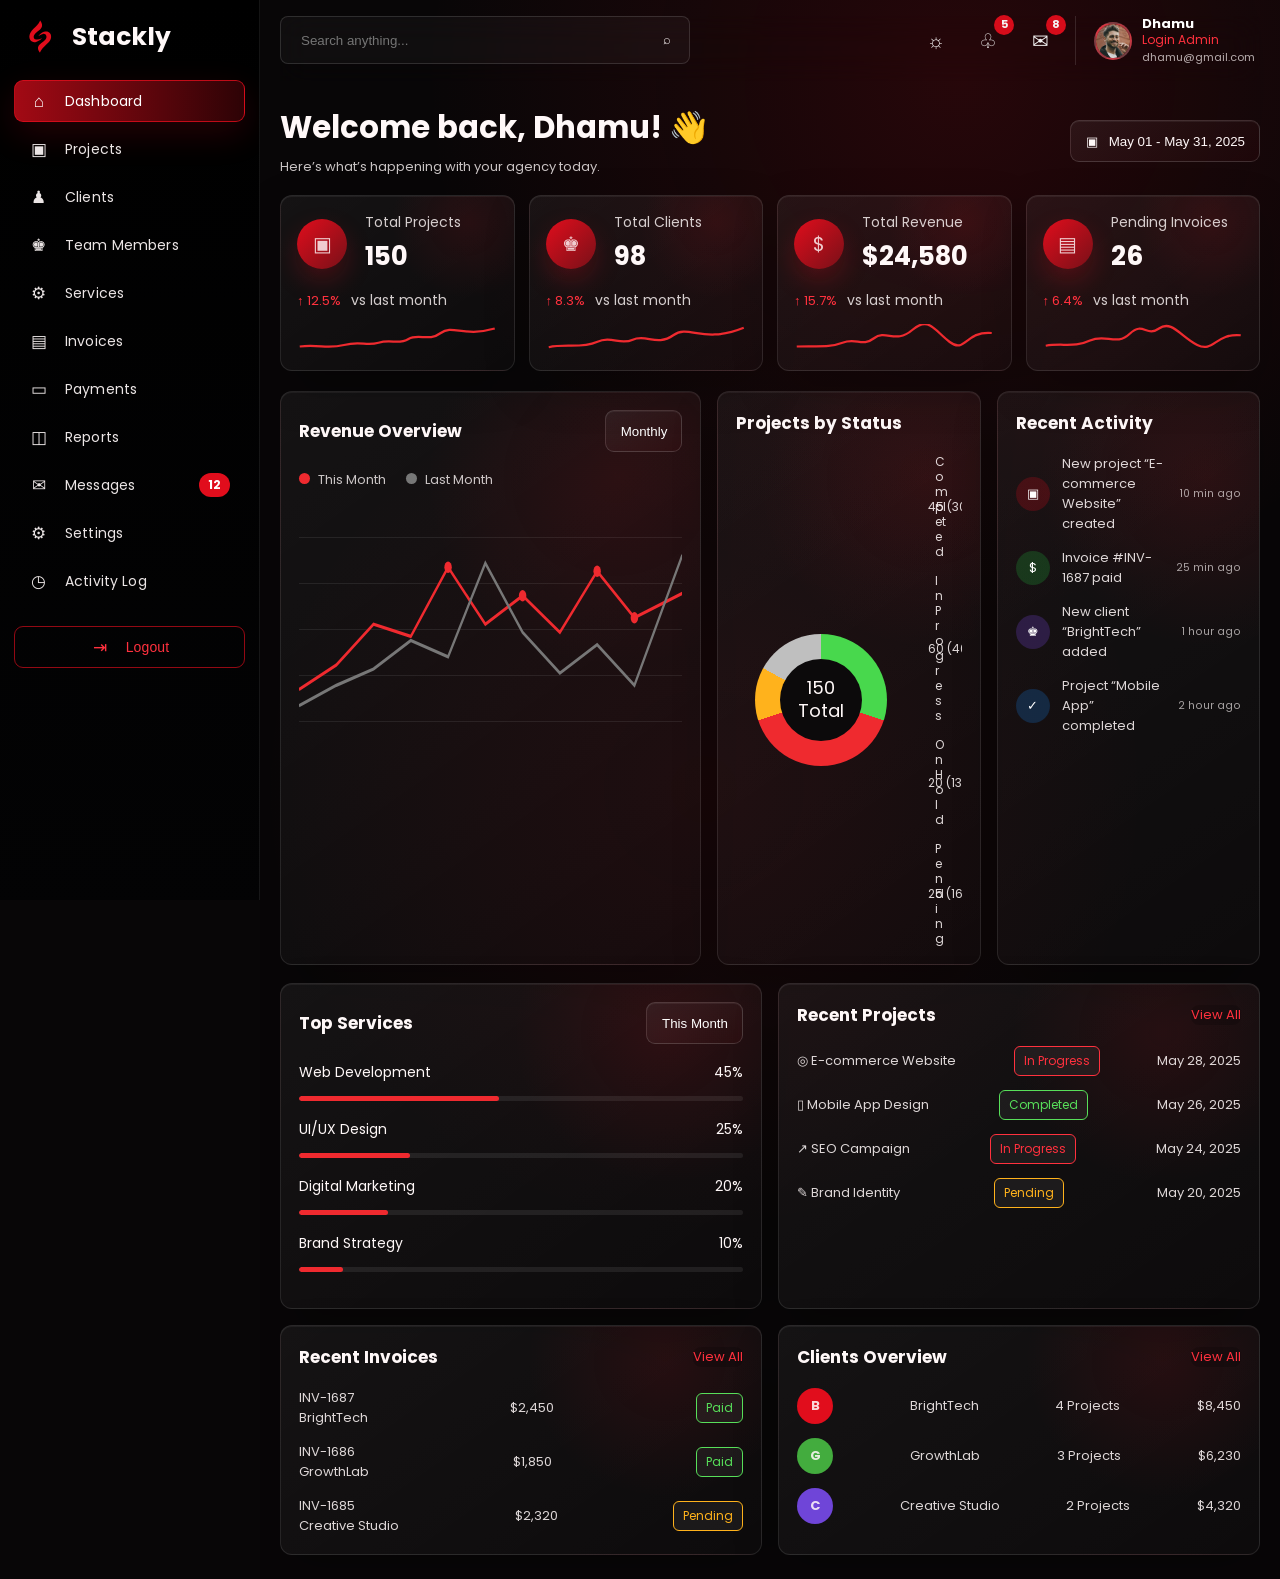
==== commit f208609c: "Your second update message" ====
--- a/admin-dashboard.html
+++ b/admin-dashboard.html
@@ -48,7 +48,7 @@
           <div class="admin-profile">
             <img class="admin-avatar" src="assets/team-david.png" alt="">
             <div><strong>Dhamu</strong><span>Login Admin</span><small>dhamu@gmail.com</small></div>
-            <span>⌄</span>
+            
           </div>
         </div>
       </div>
@@ -59,7 +59,7 @@
             <h1>Welcome back, Dhamu! 👋</h1>
             <p>Here’s what’s happening with your agency today.</p>
           </div>
-          <button class="admin-date">▣ &nbsp; May 01 - May 31, 2025 &nbsp;⌄</button>
+          <button class="admin-date">▣ &nbsp; May 01 - May 31, 2025 </button>
         </div>
 
         <section class="admin-kpis">
@@ -71,7 +71,7 @@
 
         <section class="admin-grid">
           <article class="admin-panel">
-            <div class="admin-panel-head"><h3>Revenue Overview</h3><button class="admin-select">Monthly ⌄</button></div>
+            <div class="admin-panel-head"><h3>Revenue Overview</h3><button class="admin-select">Monthly</button></div>
             <div class="legend"><span><i class="red"></i>This Month</span><span><i class="gray"></i>Last Month</span></div>
             <div class="admin-chart">
               <svg viewBox="0 0 720 270" preserveAspectRatio="none">
@@ -92,7 +92,7 @@
         </section>
 
         <section class="admin-bottom-grid">
-          <article class="admin-panel"><div class="admin-panel-head"><h3>Top Services</h3><button class="admin-select">This Month ⌄</button></div><div class="progress-row"><div><span>Web Development</span><span>45%</span></div><p class="progress-track"><i style="width:45%"></i></p></div><div class="progress-row"><div><span>UI/UX Design</span><span>25%</span></div><p class="progress-track"><i style="width:25%"></i></p></div><div class="progress-row"><div><span>Digital Marketing</span><span>20%</span></div><p class="progress-track"><i style="width:20%"></i></p></div><div class="progress-row"><div><span>Brand Strategy</span><span>10%</span></div><p class="progress-track"><i style="width:10%"></i></p></div></article>
+          <article class="admin-panel"><div class="admin-panel-head"><h3>Top Services</h3><button class="admin-select">This Month</button></div><div class="progress-row"><div><span>Web Development</span><span>45%</span></div><p class="progress-track"><i style="width:45%"></i></p></div><div class="progress-row"><div><span>UI/UX Design</span><span>25%</span></div><p class="progress-track"><i style="width:25%"></i></p></div><div class="progress-row"><div><span>Digital Marketing</span><span>20%</span></div><p class="progress-track"><i style="width:20%"></i></p></div><div class="progress-row"><div><span>Brand Strategy</span><span>10%</span></div><p class="progress-track"><i style="width:10%"></i></p></div></article>
           <article class="admin-panel"><div class="admin-panel-head"><h3>Recent Projects</h3><a class="admin-view" href="#projects" data-admin-tab="projects">View All</a></div><div class="list-table"><div><span>◎ E-commerce Website</span><span class="tag redtag">In Progress</span><span>May 28, 2025</span></div><div><span>▯ Mobile App Design</span><span class="tag greentag">Completed</span><span>May 26, 2025</span></div><div><span>↗ SEO Campaign</span><span class="tag redtag">In Progress</span><span>May 24, 2025</span></div><div><span>✎ Brand Identity</span><span class="tag yellowtag">Pending</span><span>May 20, 2025</span></div></div></article>
           <article class="admin-panel"><div class="admin-panel-head"><h3>Recent Invoices</h3><a class="admin-view" href="#invoices" data-admin-tab="invoices">View All</a></div><div class="list-table"><div><span>INV-1687<br>BrightTech</span><span>$2,450</span><span class="tag greentag">Paid</span></div><div><span>INV-1686<br>GrowthLab</span><span>$1,850</span><span class="tag greentag">Paid</span></div><div><span>INV-1685<br>Creative Studio</span><span>$2,320</span><span class="tag yellowtag">Pending</span></div></div></article>
           <article class="admin-panel"><div class="admin-panel-head"><h3>Clients Overview</h3><a class="admin-view" href="#clients" data-admin-tab="clients">View All</a></div><div class="list-table"><div><span class="client-pill">B</span><span>BrightTech</span><span>4 Projects</span><span>$8,450</span></div><div><span class="client-pill" style="background:#43ac3e">G</span><span>GrowthLab</span><span>3 Projects</span><span>$6,230</span></div><div><span class="client-pill" style="background:#6f45d8">C</span><span>Creative Studio</span><span>2 Projects</span><span>$4,320</span></div></div></article>
@@ -103,7 +103,7 @@
         <div class="admin-title-row"><div><h1>Projects</h1><p>Track live, delayed, and completed Stackly projects.</p></div><button class="admin-date">+ New Project</button></div>
         <div class="admin-kpis"><article class="admin-kpi"><div class="admin-kpi-top"><span class="admin-kpi-icon">▣</span><div><span>Active Projects</span><strong>60</strong></div></div></article><article class="admin-kpi"><div class="admin-kpi-top"><span class="admin-kpi-icon">✓</span><div><span>Completed</span><strong>45</strong></div></div></article><article class="admin-kpi"><div class="admin-kpi-top"><span class="admin-kpi-icon">!</span><div><span>On Hold</span><strong>20</strong></div></div></article><article class="admin-kpi"><div class="admin-kpi-top"><span class="admin-kpi-icon">⌁</span><div><span>Avg Progress</span><strong>72%</strong></div></div></article></div>
         <div class="admin-data-grid">
-          <article class="admin-panel big-table"><div class="admin-panel-head"><h3>Project Pipeline</h3><button class="admin-select">Filter ⌄</button></div><table><tr><th>Project</th><th>Client</th><th>Owner</th><th>Progress</th><th>Status</th><th>Due</th></tr><tr><td>E-commerce Website</td><td>BrightTech</td><td>Sarah</td><td><p class="progress-track"><i style="width:72%"></i></p></td><td><span class="tag redtag">In Progress</span></td><td>May 28</td></tr><tr><td>Mobile App Design</td><td>GrowthLab</td><td>David</td><td><p class="progress-track"><i style="width:100%"></i></p></td><td><span class="tag greentag">Completed</span></td><td>May 26</td></tr><tr><td>SEO Campaign</td><td>Creative Studio</td><td>Maya</td><td><p class="progress-track"><i style="width:54%"></i></p></td><td><span class="tag redtag">In Progress</span></td><td>Jun 04</td></tr><tr><td>Landing Page Redesign</td><td>Pixel Perfect</td><td>Alex</td><td><p class="progress-track"><i style="width:84%"></i></p></td><td><span class="tag yellowtag">Review</span></td><td>Jun 09</td></tr></table></article>
+          <article class="admin-panel big-table"><div class="admin-panel-head"><h3>Project Pipeline</h3><button class="admin-select">Filter</button></div><table><tr><th>Project</th><th>Client</th><th>Owner</th><th>Progress</th><th>Status</th><th>Due</th></tr><tr><td>E-commerce Website</td><td>BrightTech</td><td>Sarah</td><td><p class="progress-track"><i style="width:72%"></i></p></td><td><span class="tag redtag">In Progress</span></td><td>May 28</td></tr><tr><td>Mobile App Design</td><td>GrowthLab</td><td>David</td><td><p class="progress-track"><i style="width:100%"></i></p></td><td><span class="tag greentag">Completed</span></td><td>May 26</td></tr><tr><td>SEO Campaign</td><td>Creative Studio</td><td>Maya</td><td><p class="progress-track"><i style="width:54%"></i></p></td><td><span class="tag redtag">In Progress</span></td><td>Jun 04</td></tr><tr><td>Landing Page Redesign</td><td>Pixel Perfect</td><td>Alex</td><td><p class="progress-track"><i style="width:84%"></i></p></td><td><span class="tag yellowtag">Review</span></td><td>Jun 09</td></tr></table></article>
           <article class="admin-panel"><div class="admin-panel-head"><h3>Project Health</h3></div><div class="mini-bars"><span style="height:72%"></span><span style="height:45%"></span><span style="height:84%"></span><span style="height:56%"></span><span style="height:91%"></span><span style="height:63%"></span></div></article>
         </div>
       </section>
@@ -147,7 +147,7 @@
       <section class="admin-page" id="settings">
         <div class="admin-title-row">
           <div><h1>Settings</h1><p>Manage account controls, security, notifications, billing, and workspace preferences.</p></div>
-          <button class="admin-date">▣ &nbsp; May 01 - May 31, 2025 &nbsp;⌄</button>
+          <button class="admin-date">▣ &nbsp; May 01 - May 31, 2025 </button>
         </div>
         <div class="admin-data-grid">
           <article class="admin-panel settings-panel">
@@ -174,7 +174,7 @@
       <section class="admin-page" id="activity">
         <div class="admin-title-row">
           <div><h1>Activity Log</h1><p>Track every major project, invoice, client, and team update in one place.</p></div>
-          <button class="admin-date">▣ &nbsp; May 01 - May 31, 2025 &nbsp;⌄</button>
+          <button class="admin-date">▣ &nbsp; May 01 - May 31, 2025 </button>
         </div>
         <div class="admin-panel big-table">
           <div class="admin-panel-head"><h3>Recent Workspace Activity</h3><button class="admin-select">Export Log</button></div>
--- a/css/style.css
+++ b/css/style.css
@@ -4533,3 +4533,295 @@
     margin-top: 12px !important;
   }
 }
+
+/* === Final requested fixes: desktop header duplicate, auth order, dashboard overflow === */
+.mobile-touch-item { display: none !important; }
+.auth-switch,
+.auth-switch a {
+  color: #E10D1C !important;
+  font-weight: 600 !important;
+}
+.auth-form .pill-btn[type="submit"] { order: 1 !important; }
+.auth-form .google-btn { order: 2 !important; }
+.auth-switch { margin-top: 18px !important; }
+
+.admin-v2 .admin-profile > span:last-child,
+.admin-v2 .admin-date::after,
+.admin-v2 .admin-select::after { display: none !important; content: none !important; }
+.admin-v2 .admin-select,
+.admin-v2 .admin-date { padding-right: 14px !important; }
+
+.admin-v2 .donut-wrap {
+  grid-template-columns: minmax(130px, 170px) minmax(0, 1fr) !important;
+  gap: 14px !important;
+  overflow: hidden !important;
+}
+.admin-v2 .donut { width: clamp(132px, 9.5vw, 180px) !important; height: clamp(132px, 9.5vw, 180px) !important; }
+.admin-v2 .donut::after { width: 62% !important; height: 62% !important; font-size: clamp(18px, 1.35vw, 24px) !important; }
+.admin-v2 .status-list { min-width: 0 !important; width: 100% !important; }
+.admin-v2 .status-list div {
+  display: grid !important;
+  grid-template-columns: minmax(0, 1fr) auto !important;
+  align-items: center !important;
+  gap: 8px !important;
+  font-size: clamp(12px, .75vw, 13px) !important;
+  line-height: 1.25 !important;
+  min-width: 0 !important;
+}
+.admin-v2 .status-list div span:first-child {
+  min-width: 0 !important;
+  overflow-wrap: anywhere !important;
+  display: inline-flex !important;
+  align-items: center !important;
+  gap: 7px !important;
+}
+.admin-v2 .status-list div span:last-child {
+  white-space: nowrap !important;
+  text-align: right !important;
+}
+.admin-v2 .admin-panel { overflow: hidden !important; }
+.admin-v2 .admin-main { overflow-x: hidden !important; }
+.admin-v2 .admin-bottom-grid { grid-template-columns: repeat(4, minmax(0, 1fr)) !important; }
+.admin-v2 .admin-panel-head { min-width: 0 !important; gap: 10px !important; }
+.admin-v2 .admin-panel-head h3 { min-width: 0 !important; overflow-wrap: anywhere !important; }
+.admin-v2 .admin-select { flex: 0 0 auto !important; }
+
+@media (max-width: 1450px) {
+  .admin-v2 .admin-grid { grid-template-columns: 1.6fr 1fr 1fr !important; }
+  .admin-v2 .admin-bottom-grid { grid-template-columns: repeat(2, minmax(0, 1fr)) !important; }
+}
+
+@media (max-width: 991px) {
+  .mobile-touch-item { display: block !important; }
+}
+
+@media (max-width: 760px) {
+  .admin-v2 .admin-badge {
+    position: static !important;
+    margin-left: auto !important;
+    margin-top: 0 !important;
+    min-width: 24px !important;
+    height: 24px !important;
+    padding: 0 8px !important;
+    display: inline-flex !important;
+    align-items: center !important;
+    justify-content: center !important;
+  }
+  .admin-v2 .admin-nav a {
+    display: flex !important;
+    gap: 10px !important;
+    padding: 0 16px !important;
+  }
+  .admin-v2 .donut-wrap { grid-template-columns: 1fr !important; }
+  .admin-v2 .status-list div { grid-template-columns: minmax(0,1fr) auto !important; }
+  .admin-v2 .admin-bottom-grid { grid-template-columns: 1fr !important; }
+}
+
+/* === Dashboard mobile alignment final fixes === */
+.admin-sidebar .admin-mini-profile { display: none !important; }
+
+@media (max-width: 1250px) {
+  .admin-sidebar .admin-mini-profile { display: none !important; }
+}
+
+@media (max-width: 760px) {
+  body.admin-dashboard-body { padding-top: 74px !important; overflow-x: hidden !important; }
+  .admin-v2.admin-app { display: block !important; grid-template-columns: 1fr !important; width: 100% !important; overflow-x: hidden !important; }
+  .admin-v2 .admin-main { margin-left: 0 !important; width: 100% !important; max-width: 100vw !important; padding: 14px 12px 22px !important; overflow-x: hidden !important; box-sizing: border-box !important; }
+
+  .admin-v2 .admin-sidebar {
+    width: 100vw !important;
+    max-width: 100vw !important;
+    height: 100vh !important;
+    padding: 18px 14px 20px !important;
+    box-sizing: border-box !important;
+    overflow-y: auto !important;
+    overflow-x: hidden !important;
+    gap: 14px !important;
+  }
+  .admin-v2 .admin-sidebar .admin-logo {
+    justify-content: flex-start !important;
+    padding: 0 64px 12px 10px !important;
+    margin: 0 !important;
+    width: 100% !important;
+    box-sizing: border-box !important;
+    text-align: left !important;
+  }
+  .admin-v2 .admin-nav,
+  .admin-v2 .user-nav {
+    width: 100% !important;
+    max-height: none !important;
+    overflow: visible !important;
+    display: grid !important;
+    gap: 8px !important;
+  }
+  .admin-v2 .admin-nav a,
+  .admin-v2 .admin-logout {
+    width: 100% !important;
+    min-height: 48px !important;
+    justify-content: flex-start !important;
+    align-items: center !important;
+    text-align: left !important;
+    padding: 0 16px !important;
+    gap: 14px !important;
+    box-sizing: border-box !important;
+    white-space: nowrap !important;
+  }
+  .admin-v2 .admin-icon {
+    width: 22px !important;
+    min-width: 22px !important;
+    display: inline-flex !important;
+    justify-content: center !important;
+    align-items: center !important;
+    font-size: 15px !important;
+  }
+  .admin-v2 .admin-badge,
+  .admin-v2 .admin-dot {
+    flex: 0 0 auto !important;
+    margin-left: auto !important;
+    position: static !important;
+    width: auto !important;
+    min-width: 24px !important;
+    height: 24px !important;
+    border-radius: 999px !important;
+    padding: 0 8px !important;
+    display: inline-flex !important;
+    align-items: center !important;
+    justify-content: center !important;
+    font-size: 11px !important;
+    line-height: 1 !important;
+  }
+  .admin-v2 .admin-sidebar-bottom { margin-top: 10px !important; width: 100% !important; }
+  .admin-v2 .upgrade-card { width: 100% !important; box-sizing: border-box !important; margin: 10px 0 8px !important; }
+
+  .admin-v2 .admin-topbar,
+  .admin-v2 .admin-title-row { width: 100% !important; max-width: 100% !important; }
+  .admin-v2 .admin-top-actions { gap: 12px !important; }
+  .admin-v2 .admin-profile { width: 100% !important; max-width: 100% !important; justify-content: center !important; }
+  .admin-v2 .admin-profile small { display: block !important; max-width: 190px !important; overflow: hidden !important; text-overflow: ellipsis !important; white-space: nowrap !important; }
+
+  .admin-v2 .admin-kpis,
+  .admin-v2 .admin-grid,
+  .admin-v2 .admin-bottom-grid,
+  .admin-v2 .admin-data-grid,
+  .admin-v2 .user-dashboard-grid,
+  .admin-v2 .user-bottom-grid,
+  .admin-v2 .admin-detail-grid,
+  .admin-v2 .admin-card-row,
+  .admin-v2 .admin-service-cards,
+  .admin-v2 .admin-report-grid,
+  .admin-v2 .settings-layout,
+  .admin-v2 .messages-layout,
+  .admin-v2 .profile-layout,
+  .admin-v2 .project-detail-grid,
+  .admin-v2 .invoice-split,
+  .admin-v2 .payment-detail {
+    grid-template-columns: 1fr !important;
+    width: 100% !important;
+    max-width: 100% !important;
+    gap: 14px !important;
+  }
+
+  .admin-v2 .admin-panel,
+  .admin-v2 .admin-kpi {
+    width: 100% !important;
+    max-width: 100% !important;
+    min-width: 0 !important;
+    box-sizing: border-box !important;
+    overflow: hidden !important;
+    padding: 16px !important;
+  }
+  .admin-v2 .admin-panel-head { align-items: center !important; }
+  .admin-v2 .admin-panel-head h3 { word-break: normal !important; overflow-wrap: normal !important; hyphens: none !important; font-size: 18px !important; }
+
+  .admin-v2 .admin-chart {
+    min-width: 0 !important;
+    width: 100% !important;
+    height: 220px !important;
+    overflow: hidden !important;
+  }
+  .admin-v2 .admin-panel:has(.admin-chart) { overflow: hidden !important; }
+  .admin-v2 .donut-wrap { grid-template-columns: 1fr !important; gap: 14px !important; overflow: visible !important; }
+  .admin-v2 .donut { width: 170px !important; height: 170px !important; max-width: 72vw !important; max-height: 72vw !important; }
+  .admin-v2 .status-list div { grid-template-columns: minmax(0, 1fr) auto !important; font-size: 13px !important; }
+  .admin-v2 .status-list div span:first-child { overflow-wrap: normal !important; word-break: normal !important; }
+  .admin-v2 .activity-list div { display: grid !important; grid-template-columns: 40px minmax(0,1fr) auto !important; gap: 12px !important; align-items: center !important; }
+  .admin-v2 .activity-list small { white-space: nowrap !important; }
+
+  .admin-v2 .big-table,
+  .admin-v2 .table-card,
+  .admin-v2 .admin-panel.big-table {
+    overflow-x: auto !important;
+    overflow-y: hidden !important;
+    -webkit-overflow-scrolling: touch !important;
+  }
+  .admin-v2 .big-table table,
+  .admin-v2 .table-card table {
+    min-width: 650px !important;
+    width: max-content !important;
+  }
+}
+
+@media (max-width: 420px) {
+  .admin-v2 .admin-main { padding-left: 8px !important; padding-right: 8px !important; }
+  .admin-v2 .admin-panel, .admin-v2 .admin-kpi { padding: 14px !important; }
+  .admin-v2 .admin-panel-head h3 { font-size: 17px !important; }
+  .admin-v2 .activity-list div { grid-template-columns: 36px minmax(0,1fr) !important; }
+  .admin-v2 .activity-list small { grid-column: 2 !important; margin-left: 0 !important; }
+}
+
+/* === Final mobile profile/notification order fix === */
+@media (max-width: 760px) {
+  .admin-v2 .admin-topbar {
+    gap: 10px !important;
+  }
+  .admin-v2 .admin-top-actions {
+    order: 1 !important;
+    width: 100% !important;
+    display: flex !important;
+    flex-wrap: wrap !important;
+    justify-content: center !important;
+    align-items: center !important;
+    gap: 10px 18px !important;
+    padding: 4px 0 8px !important;
+  }
+  .admin-v2 .admin-profile {
+    order: 1 !important;
+    flex: 0 0 100% !important;
+    width: 100% !important;
+    max-width: 100% !important;
+    justify-content: center !important;
+    align-items: center !important;
+    text-align: left !important;
+    gap: 10px !important;
+    padding: 0 !important;
+    margin: 0 0 2px !important;
+    border-left: 0 !important;
+  }
+  .admin-v2 .admin-action-icon {
+    order: 2 !important;
+    position: relative !important;
+    width: 38px !important;
+    height: 34px !important;
+    display: inline-flex !important;
+    align-items: center !important;
+    justify-content: center !important;
+    margin: 0 !important;
+  }
+  .admin-v2 .admin-action-icon .admin-dot {
+    position: absolute !important;
+    top: -6px !important;
+    right: -8px !important;
+    margin: 0 !important;
+    min-width: 22px !important;
+    width: 22px !important;
+    height: 22px !important;
+    padding: 0 !important;
+    font-size: 10px !important;
+  }
+  .admin-v2 .admin-search {
+    order: 2 !important;
+    width: 100% !important;
+    margin-top: 4px !important;
+  }
+}
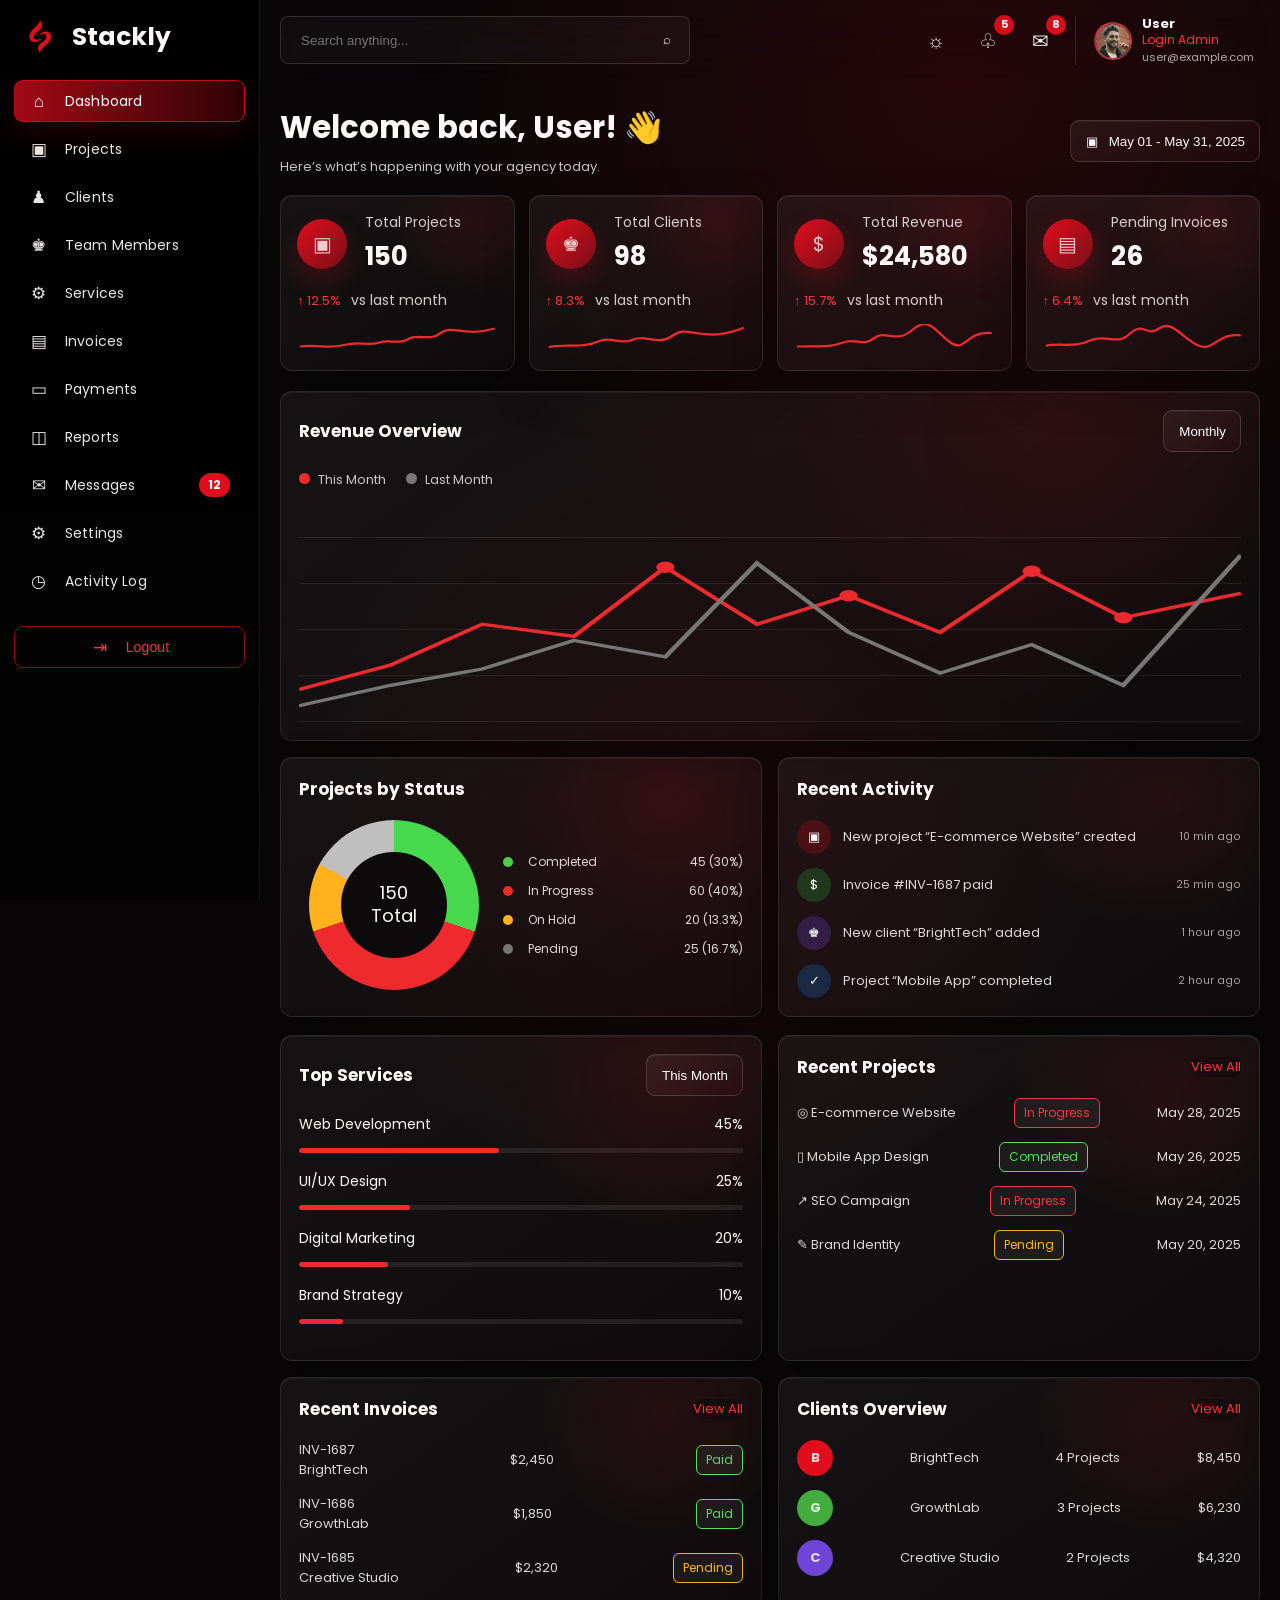
==== commit 4ca733c2: "Your second update message" ====
--- a/admin-dashboard.html
+++ b/admin-dashboard.html
@@ -27,7 +27,7 @@
       <div class="admin-sidebar-bottom">
         <div class="admin-mini-profile">
           <img class="admin-avatar" src="assets/team-david.png" alt="">
-          <div><strong>Dhamu</strong><span>Login Admin</span><small>dhamu@gmail.com</small></div>
+          <div><strong>User</strong><span>Login Admin</span><small>user@example.com</small></div>
           <span style="margin-left:auto">⋮</span>
         </div>
         <button class="admin-logout" onclick="location.href='signin.html'"><span class="admin-icon">⇥</span> Logout</button>
@@ -47,7 +47,7 @@
           <span class="admin-action-icon">✉<b class="admin-dot">8</b></span>
           <div class="admin-profile">
             <img class="admin-avatar" src="assets/team-david.png" alt="">
-            <div><strong>Dhamu</strong><span>Login Admin</span><small>dhamu@gmail.com</small></div>
+            <div><strong>User</strong><span>Login Admin</span><small>user@example.com</small></div>
             
           </div>
         </div>
@@ -56,7 +56,7 @@
       <section class="admin-page active" id="dashboard">
         <div class="admin-title-row">
           <div>
-            <h1>Welcome back, Dhamu! 👋</h1>
+            <h1>Welcome back, User! 👋</h1>
             <p>Here’s what’s happening with your agency today.</p>
           </div>
           <button class="admin-date">▣ &nbsp; May 01 - May 31, 2025 </button>
@@ -181,11 +181,11 @@
           <table>
             <thead><tr><th>Activity</th><th>Module</th><th>User</th><th>Status</th><th>Date</th><th>Time</th></tr></thead>
             <tbody>
-              <tr><td>Created new e-commerce website project</td><td>Projects</td><td>Dhamu</td><td><span class="tag greentag">Completed</span></td><td>May 31, 2025</td><td>10:30 AM</td></tr>
-              <tr><td>Invoice #INV-1687 marked as paid</td><td>Invoices</td><td>Dhamu</td><td><span class="tag greentag">Paid</span></td><td>May 30, 2025</td><td>04:15 PM</td></tr>
-              <tr><td>Added Sarah Kim to design team</td><td>Team</td><td>Dhamu</td><td><span class="tag redtag">Updated</span></td><td>May 29, 2025</td><td>01:20 PM</td></tr>
-              <tr><td>Generated monthly revenue report</td><td>Reports</td><td>Dhamu</td><td><span class="tag yellowtag">Exported</span></td><td>May 28, 2025</td><td>09:45 AM</td></tr>
-              <tr><td>Updated SEO optimization service pricing</td><td>Services</td><td>Dhamu</td><td><span class="tag redtag">Changed</span></td><td>May 27, 2025</td><td>06:10 PM</td></tr>
+              <tr><td>Created new e-commerce website project</td><td>Projects</td><td>User</td><td><span class="tag greentag">Completed</span></td><td>May 31, 2025</td><td>10:30 AM</td></tr>
+              <tr><td>Invoice #INV-1687 marked as paid</td><td>Invoices</td><td>User</td><td><span class="tag greentag">Paid</span></td><td>May 30, 2025</td><td>04:15 PM</td></tr>
+              <tr><td>Added Sarah Kim to design team</td><td>Team</td><td>User</td><td><span class="tag redtag">Updated</span></td><td>May 29, 2025</td><td>01:20 PM</td></tr>
+              <tr><td>Generated monthly revenue report</td><td>Reports</td><td>User</td><td><span class="tag yellowtag">Exported</span></td><td>May 28, 2025</td><td>09:45 AM</td></tr>
+              <tr><td>Updated SEO optimization service pricing</td><td>Services</td><td>User</td><td><span class="tag redtag">Changed</span></td><td>May 27, 2025</td><td>06:10 PM</td></tr>
             </tbody>
           </table>
         </div>
@@ -224,5 +224,64 @@
   app.querySelectorAll('.admin-nav a,.admin-logout').forEach(a=>a.addEventListener('click',()=>{ app.classList.remove('sidebar-open'); sync(); }));
 })();
 </script>
+
+<script>
+(function(){
+  function normalizeEmail(value){ return String(value || '').trim().toLowerCase().replace(/\s+/g, ''); }
+  function displayNameFromEmail(email){
+    const prefix = normalizeEmail(email).split('@')[0] || 'user';
+    return prefix.replace(/[._-]+/g, ' ').split(' ').filter(Boolean)
+      .map(function(part){ return part.charAt(0).toUpperCase() + part.slice(1); }).join(' ') || 'User';
+  }
+  function pageRole(){ return document.body.classList.contains('user-dashboard-body') ? 'user' : 'admin'; }
+  function roleLabel(role){ return role === 'admin' ? 'Login Admin' : 'Login User'; }
+  function readProfile(){
+    const params = new URLSearchParams(location.search);
+    let stored = {};
+    try { stored = JSON.parse(localStorage.getItem('stacklyCurrentUser') || localStorage.getItem('stacklyAuthUser') || '{}') || {}; } catch(e) {}
+    const role = pageRole();
+    const email = normalizeEmail(params.get('email') || sessionStorage.getItem('stacklyLoginEmail') || localStorage.getItem('stacklyLoginEmail') || stored.email || '');
+    return { email: email, name: displayNameFromEmail(email), role: role, label: roleLabel(role) };
+  }
+  function saveProfile(profile){
+    if(!profile.email) return;
+    localStorage.setItem('stacklyCurrentUser', JSON.stringify(profile));
+    localStorage.setItem('stacklyAuthUser', JSON.stringify(profile));
+    localStorage.setItem('stacklyLoginEmail', profile.email);
+    localStorage.setItem('stacklyLoginRole', profile.role);
+    localStorage.setItem('stacklyLoginName', profile.name);
+    sessionStorage.setItem('stacklyLoginEmail', profile.email);
+    sessionStorage.setItem('stacklyLoginRole', profile.role);
+    sessionStorage.setItem('stacklyLoginName', profile.name);
+  }
+  function apply(){
+    if(!document.body.classList.contains('admin-dashboard-body')) return;
+    const p = readProfile();
+    if(!p.email) return;
+    saveProfile(p);
+    document.querySelectorAll('.admin-profile, .admin-mini-profile').forEach(function(card){
+      const strong = card.querySelector('strong');
+      const small = card.querySelector('small');
+      const span = Array.from(card.querySelectorAll('span')).find(function(el){ return !el.classList.contains('admin-icon') && !el.classList.contains('admin-dot'); });
+      if(strong) strong.textContent = p.name;
+      if(span) span.textContent = p.label;
+      if(small) small.textContent = p.email;
+    });
+    document.querySelectorAll('.admin-title-row h1, .dashboard-welcome h1').forEach(function(h){ h.textContent = 'Welcome back, ' + p.name + '! 👋'; });
+    document.querySelectorAll('.profile-card h3').forEach(function(el){ el.textContent = p.name; });
+    document.querySelectorAll('.profile-card p').forEach(function(el){ el.textContent = p.label; });
+    document.querySelectorAll('.profile-form input').forEach(function(input){
+      const txt = input.closest('label') ? input.closest('label').textContent : '';
+      if(/Full Name/i.test(txt)) input.value = p.name;
+      if(/Email Address/i.test(txt)) input.value = p.email;
+    });
+  }
+  apply();
+  document.addEventListener('DOMContentLoaded', apply);
+  window.addEventListener('pageshow', apply);
+  setTimeout(apply, 0);
+  setTimeout(apply, 200);
+})();
+</script>
 </body>
 </html>
--- a/css/style.css
+++ b/css/style.css
@@ -4825,3 +4825,132 @@
     margin-top: 4px !important;
   }
 }
+
+/* Final password show/hide icon */
+.password-field-wrap{position:relative;}
+.password-field-wrap input{padding-right:64px!important;}
+.password-toggle-btn{position:absolute;right:20px;top:50%;transform:translateY(-50%);width:38px;height:38px;border:0;border-radius:50%;background:rgba(255,255,255,.08);color:#fff;display:inline-flex;align-items:center;justify-content:center;cursor:pointer;z-index:3;font-size:16px;line-height:1;}
+.password-toggle-btn:hover{background:rgba(225,13,28,.25);}
+
+/* === Final zoom responsive fix: prevent narrow dashboard cards/text from breaking === */
+.admin-v2 .admin-grid,
+.admin-v2 .admin-bottom-grid,
+.admin-v2 .admin-kpis {
+  align-items: stretch !important;
+}
+
+.admin-v2 .admin-panel,
+.admin-v2 .admin-kpi {
+  min-width: 0 !important;
+}
+
+.admin-v2 .status-list div span:first-child,
+.admin-v2 .status-list div span:last-child {
+  word-break: keep-all !important;
+  overflow-wrap: normal !important;
+  white-space: nowrap !important;
+}
+
+@media (max-width: 1500px) {
+  .admin-v2 .admin-grid {
+    grid-template-columns: repeat(2, minmax(0, 1fr)) !important;
+  }
+  .admin-v2 .admin-grid > .admin-panel:first-child {
+    grid-column: 1 / -1 !important;
+  }
+  .admin-v2 .donut-wrap {
+    grid-template-columns: minmax(160px, 190px) minmax(190px, 1fr) !important;
+  }
+  .admin-v2 .donut {
+    width: 170px !important;
+    height: 170px !important;
+  }
+}
+
+@media (max-width: 1100px) {
+  .admin-v2 .admin-kpis,
+  .admin-v2 .admin-grid,
+  .admin-v2 .admin-bottom-grid,
+  .admin-v2 .admin-data-grid,
+  .admin-v2 .user-dashboard-grid,
+  .admin-v2 .user-bottom-grid {
+    grid-template-columns: 1fr !important;
+  }
+  .admin-v2 .admin-grid > .admin-panel:first-child {
+    grid-column: auto !important;
+  }
+  .admin-v2 .donut-wrap {
+    grid-template-columns: 1fr !important;
+    justify-items: center !important;
+  }
+  .admin-v2 .status-list {
+    width: min(100%, 320px) !important;
+    margin: 0 auto !important;
+  }
+  .admin-v2 .status-list div {
+    grid-template-columns: 1fr auto !important;
+    width: 100% !important;
+  }
+}
+
+@media (max-width: 760px) {
+  .admin-v2 .admin-panel-head {
+    flex-wrap: nowrap !important;
+  }
+  .admin-v2 .admin-panel-head h3 {
+    max-width: calc(100% - 120px) !important;
+  }
+  .admin-v2 .admin-panel-head:has(:only-child) h3,
+  .admin-v2 .admin-panel-head h3:only-child {
+    max-width: 100% !important;
+  }
+  .admin-v2 .donut-wrap {
+    grid-template-columns: 1fr !important;
+    justify-items: center !important;
+  }
+  .admin-v2 .status-list {
+    width: 100% !important;
+    max-width: 330px !important;
+    margin: 0 auto !important;
+  }
+  .admin-v2 .status-list div {
+    display: grid !important;
+    grid-template-columns: minmax(135px, 1fr) auto !important;
+    gap: 10px !important;
+  }
+  .admin-v2 .status-list div span:first-child,
+  .admin-v2 .status-list div span:last-child {
+    white-space: nowrap !important;
+    font-size: 13px !important;
+  }
+  .admin-v2 .activity-list div {
+    grid-template-columns: 38px minmax(0, 1fr) !important;
+  }
+  .admin-v2 .activity-list small {
+    grid-column: 2 !important;
+    margin-left: 0 !important;
+  }
+  .admin-v2 .big-table,
+  .admin-v2 .table-card,
+  .admin-v2 .admin-panel.big-table {
+    max-width: 100% !important;
+    overflow-x: auto !important;
+  }
+  .admin-v2 .big-table table,
+  .admin-v2 .table-card table {
+    min-width: 620px !important;
+  }
+}
+
+@media (max-width: 380px) {
+  .admin-v2 .status-list div {
+    grid-template-columns: 1fr !important;
+    justify-items: center !important;
+    text-align: center !important;
+    gap: 4px !important;
+  }
+  .admin-v2 .status-list div span:first-child,
+  .admin-v2 .status-list div span:last-child {
+    white-space: normal !important;
+  }
+}
